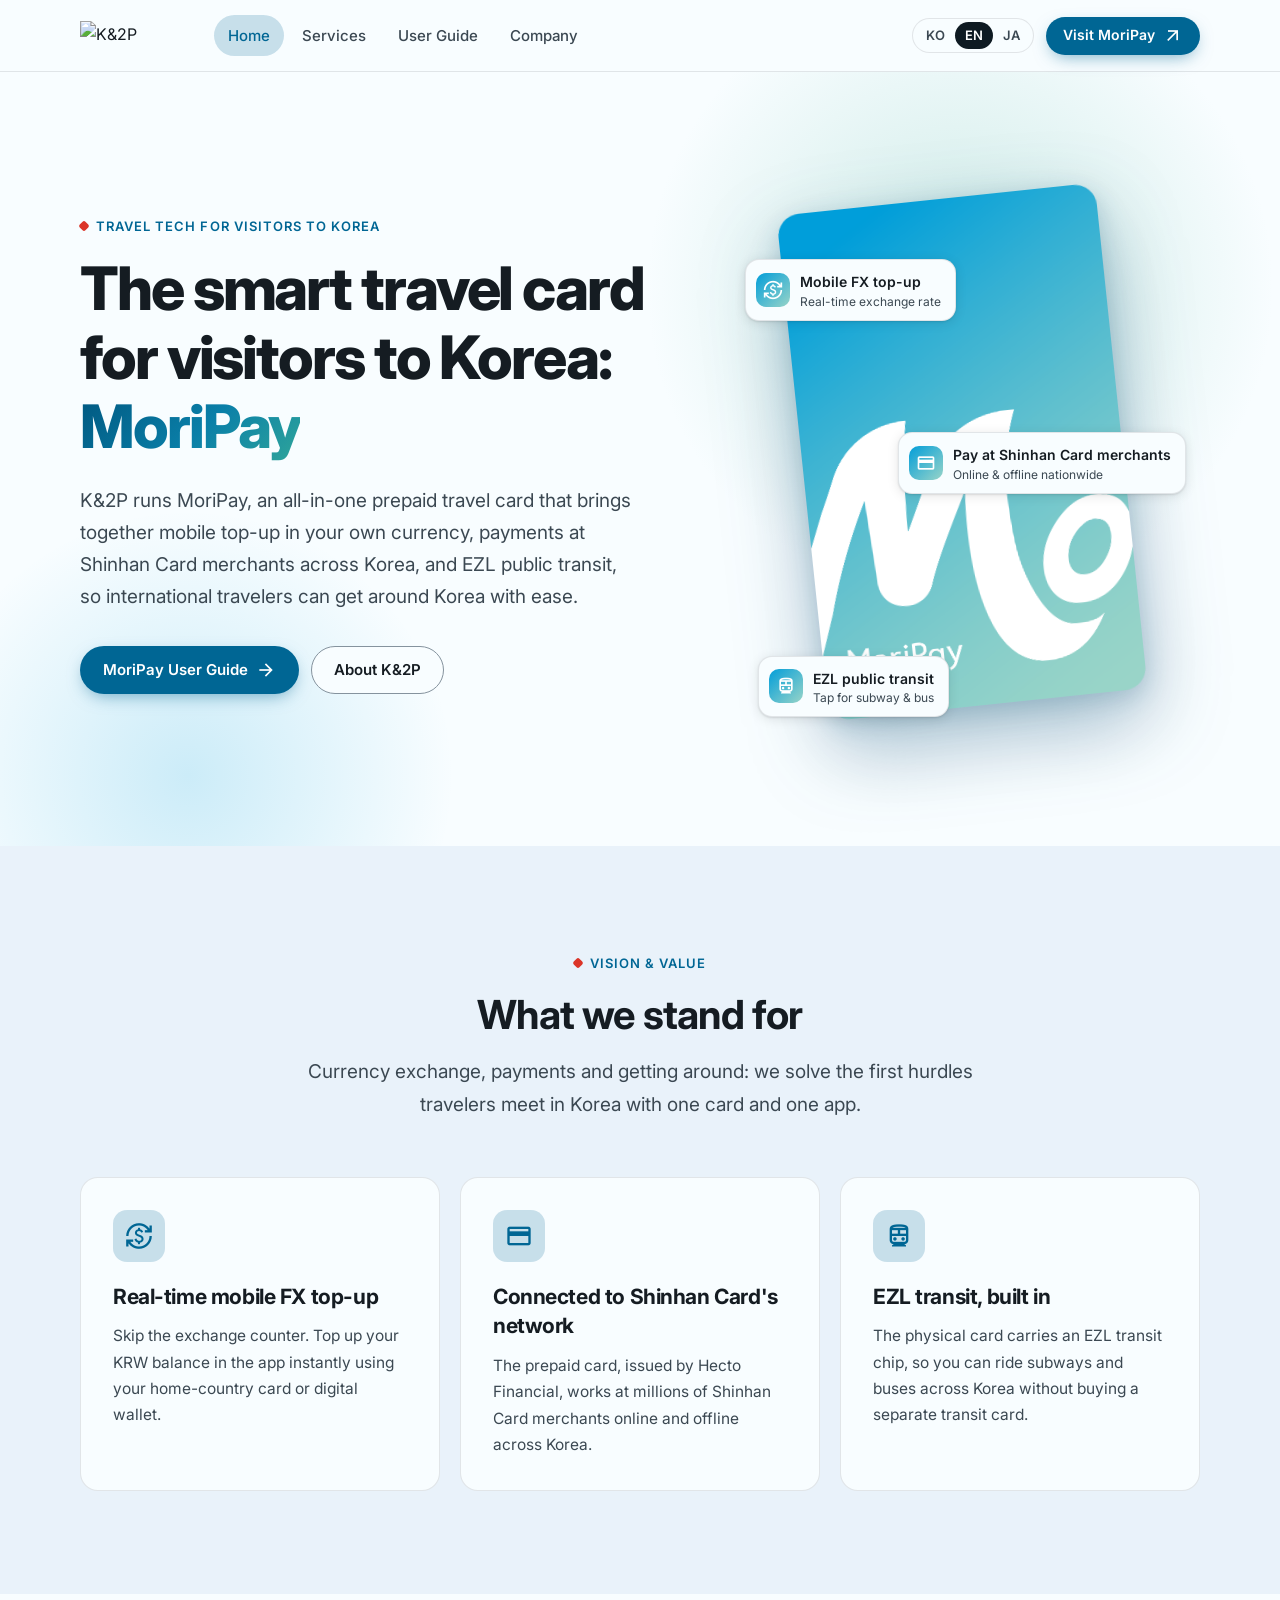
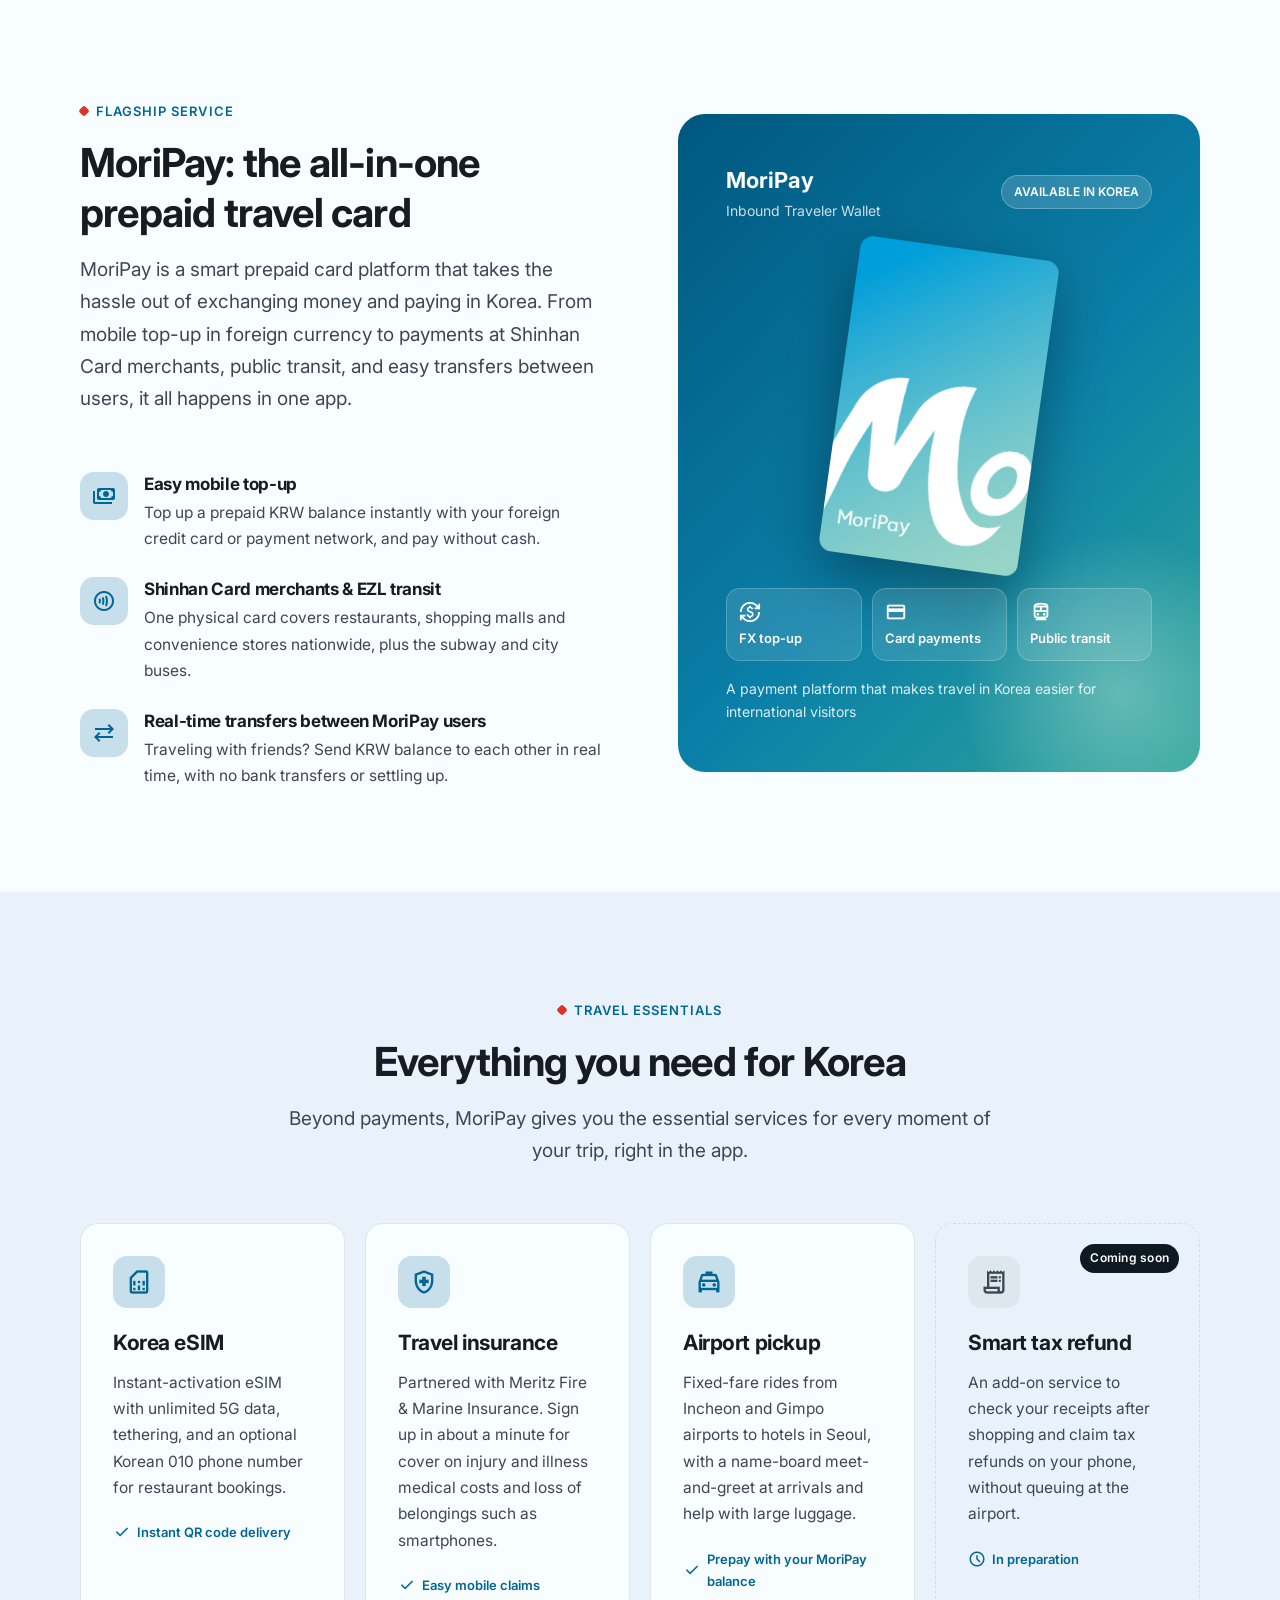
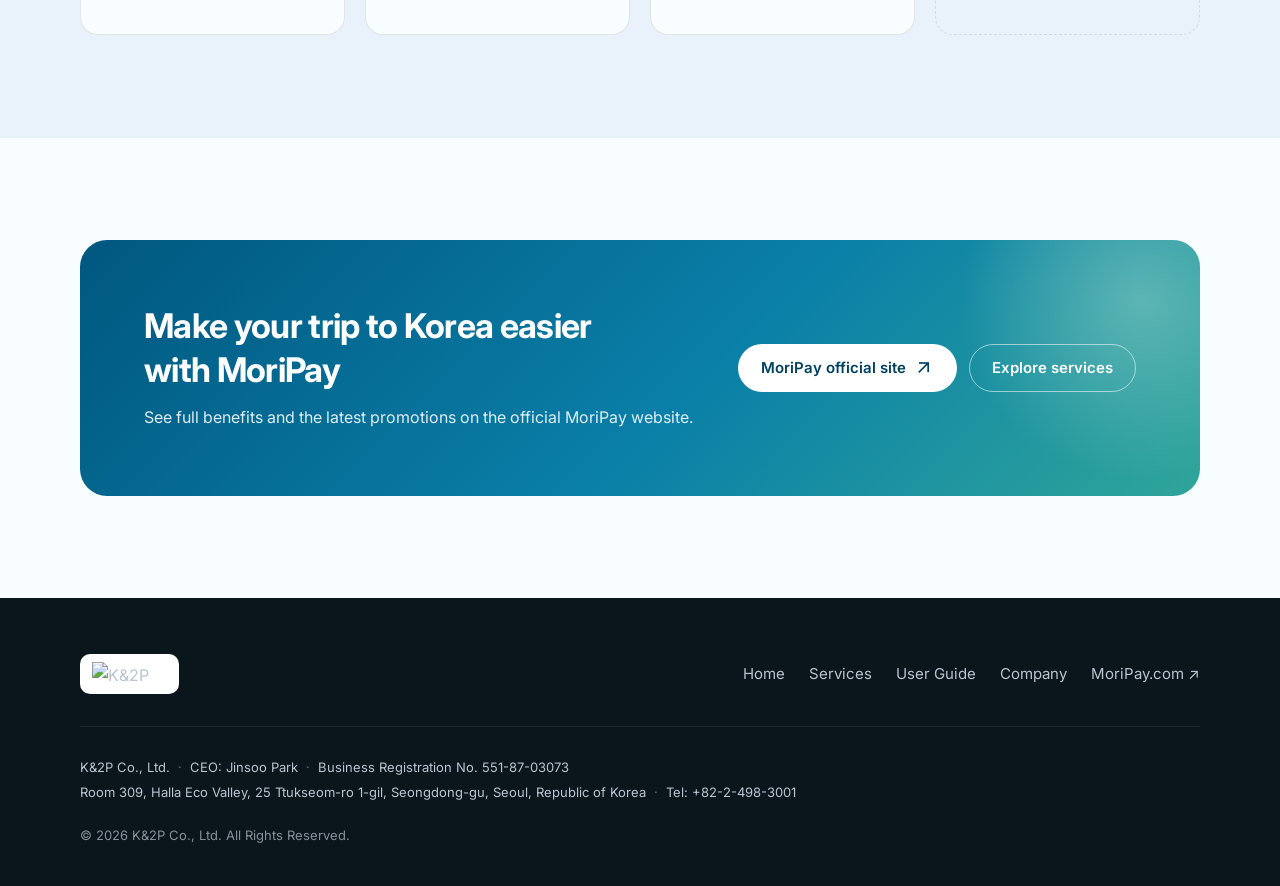
==== en/index.html @ 2a251efd "feat: Astryx 기반 디자인 리뉴얼 및 영/일/한 3개 언어 페이지 - Astryx(meta/astryx, MIT) 토큰·테마 체계 적용: MoriPay 블루를 시드로   " ====
<!DOCTYPE html>
<html lang="en" data-astryx-theme="kn2p" data-theme="light">
<head>
<meta charset="utf-8">
<meta name="viewport" content="width=device-width, initial-scale=1">
<!-- Google tag (gtag.js) -->
<script async src="https://www.googletagmanager.com/gtag/js?id=G-DRZ7CXSHBG"></script>
<script>
  window.dataLayer = window.dataLayer || [];
  function gtag(){dataLayer.push(arguments);}
  gtag('js', new Date());
  gtag('config', 'G-DRZ7CXSHBG');
</script>
<title>K&amp;2P | Travel Tech for International Visitors to Korea</title>
<meta name="description" content="K&amp;2P operates MoriPay, an all-in-one prepaid travel card for international visitors to Korea that combines mobile top-up in foreign currency, payments at Shinhan Card merchants nationwide, and EZL public transit.">
<link rel="canonical" href="https://kn2p.co.kr/en/">
<link rel="alternate" hreflang="ko" href="https://kn2p.co.kr/">
<link rel="alternate" hreflang="en" href="https://kn2p.co.kr/en/">
<link rel="alternate" hreflang="ja" href="https://kn2p.co.kr/ja/">
<link rel="alternate" hreflang="x-default" href="https://kn2p.co.kr/">
<meta property="og:type" content="website">
<meta property="og:site_name" content="K&amp;2P">
<meta property="og:title" content="K&amp;2P | Travel Tech for International Visitors to Korea">
<meta property="og:description" content="K&amp;2P operates MoriPay, an all-in-one prepaid travel card for international visitors to Korea that combines mobile top-up in foreign currency, payments at Shinhan Card merchants nationwide, and EZL public transit.">
<meta property="og:url" content="https://kn2p.co.kr/en/">
<meta property="og:locale" content="en_US">
<meta property="og:image" content="https://kn2p.co.kr/moripay_card.png">
<meta name="theme-color" content="#f8fdff">
<link rel="icon" href="../assets/img/favicon.png" type="image/png">
<link rel="apple-touch-icon" href="../assets/img/favicon.png">
<link rel="preconnect" href="https://fonts.googleapis.com">
<link rel="preconnect" href="https://fonts.gstatic.com" crossorigin>
<link rel="stylesheet" href="https://fonts.googleapis.com/css2?family=Inter:wght@400;500;600;700;800&amp;family=Noto+Sans+KR:wght@400;500;700&amp;display=swap">
<link rel="stylesheet" href="https://fonts.googleapis.com/css2?family=Material+Symbols+Outlined:opsz,wght,FILL,GRAD@24,400,0,0&amp;display=block">
<link rel="stylesheet" href="../assets/css/astryx-reset.css">
<link rel="stylesheet" href="../assets/css/astryx-tokens.css">
<link rel="stylesheet" href="../assets/css/kn2p-theme.css">
<link rel="stylesheet" href="../assets/css/site.css">
</head>
<body>
<a class="skip-link" href="#main">Skip to content</a>
<header class="site-header">
  <div class="container">
    <a class="brand" href="../en/index.html"><img src="../logo_horizontal_transparent.png" alt="K&amp;2P" width="94" height="30"></a>
    <nav class="nav" id="site-nav" aria-label="Main"><a href="../en/index.html" aria-current="page">Home</a><a href="../en/services.html">Services</a><a href="../en/guide.html">User Guide</a><a href="../en/about.html">Company</a><a class="nav-ext" href="https://moripay.com" target="_blank" rel="noopener">Visit MoriPay ↗</a></nav>
    <div class="header-actions">
      <div class="lang-switch" role="group" aria-label="Language"><a href="../index.html" hreflang="ko" lang="ko" title="한국어">KO</a><a href="../en/index.html" hreflang="en" lang="en" title="English" aria-current="true">EN</a><a href="../ja/index.html" hreflang="ja" lang="ja" title="日本語">JA</a></div>
      <a class="btn btn-primary btn-sm btn-cta" href="https://moripay.com" target="_blank" rel="noopener">Visit MoriPay <span class="icon" aria-hidden="true">arrow_outward</span></a>
      <button class="menu-toggle" type="button" aria-controls="site-nav" aria-expanded="false" aria-label="Menu"><span class="icon" aria-hidden="true">menu</span></button>
    </div>
  </div>
</header>
<main id="main">

<section class="hero">
  <div class="container hero-grid">
    <div>
      <span class="eyebrow">Travel tech for visitors to Korea</span>
      <h1>The smart travel card<br>for visitors to Korea: <span class="grad">MoriPay</span></h1>
      <p class="lead">K&2P runs MoriPay, an all-in-one prepaid travel card that brings together mobile top-up in your own currency, payments at Shinhan Card merchants across Korea, and EZL public transit, so international travelers can get around Korea with ease.</p>
      <div class="hero-actions">
        <a class="btn btn-primary" href="../en/guide.html">MoriPay User Guide <span class="icon" aria-hidden="true">arrow_forward</span></a>
        <a class="btn btn-secondary" href="../en/about.html">About K&2P</a>
      </div>
    </div>
    <div class="hero-visual">
      <div class="card-stage">
        <img class="card-img" src="../moripay_card.png" alt="MoriPay card" width="320" height="508">
        <div class="chip chip-1"><span class="icon" aria-hidden="true">currency_exchange</span><div>Mobile FX top-up<small>Real-time exchange rate</small></div></div><div class="chip chip-2"><span class="icon" aria-hidden="true">credit_card</span><div>Pay at Shinhan Card merchants<small>Online & offline nationwide</small></div></div><div class="chip chip-3"><span class="icon" aria-hidden="true">directions_subway</span><div>EZL public transit<small>Tap for subway & bus</small></div></div>
      </div>
    </div>
  </div>
</section>
<section class="section section-alt">
  <div class="container">
    <div class="section-head center"><span class="eyebrow">Vision & Value</span><h2>What we stand for</h2><p>Currency exchange, payments and getting around: we solve the first hurdles travelers meet in Korea with one card and one app.</p></div>
    <div class="grid grid-3"><article class="card"><div class="card-icon"><span class="icon" aria-hidden="true">currency_exchange</span></div><h3>Real-time mobile FX top-up</h3><p>Skip the exchange counter. Top up your KRW balance in the app instantly using your home-country card or digital wallet.</p></article><article class="card"><div class="card-icon"><span class="icon" aria-hidden="true">credit_card</span></div><h3>Connected to Shinhan Card's network</h3><p>The prepaid card, issued by Hecto Financial, works at millions of Shinhan Card merchants online and offline across Korea.</p></article><article class="card"><div class="card-icon"><span class="icon" aria-hidden="true">directions_subway</span></div><h3>EZL transit, built in</h3><p>The physical card carries an EZL transit chip, so you can ride subways and buses across Korea without buying a separate transit card.</p></article></div>
  </div>
</section>
<section class="section">
  <div class="container split">
    <div>
      <div class="section-head"><span class="eyebrow">Flagship service</span><h2>MoriPay: the all-in-one<br>prepaid travel card</h2><p>MoriPay is a smart prepaid card platform that takes the hassle out of exchanging money and paying in Korea. From mobile top-up in foreign currency to payments at Shinhan Card merchants, public transit, and easy transfers between users, it all happens in one app.</p></div>
      <ul class="feature-list"><li><span class="fi"><span class="icon" aria-hidden="true">payments</span></span><div><h3>Easy mobile top-up</h3><p>Top up a prepaid KRW balance instantly with your foreign credit card or payment network, and pay without cash.</p></div></li><li><span class="fi"><span class="icon" aria-hidden="true">contactless</span></span><div><h3>Shinhan Card merchants & EZL transit</h3><p>One physical card covers restaurants, shopping malls and convenience stores nationwide, plus the subway and city buses.</p></div></li><li><span class="fi"><span class="icon" aria-hidden="true">sync_alt</span></span><div><h3>Real-time transfers between MoriPay users</h3><p>Traveling with friends? Send KRW balance to each other in real time, with no bank transfers or settling up.</p></div></li></ul>
    </div>
    <div class="brand-panel">
  <div class="bp-top"><div><div class="bp-title">MoriPay</div><div class="bp-sub">Inbound Traveler Wallet</div></div><span class="pill">AVAILABLE IN KOREA</span></div>
  <div class="bp-card"><img src="../moripay_card.png" alt="MoriPay card" width="200" height="318" loading="lazy"></div>
  <div class="bp-tiles"><div class="bp-tile"><span class="icon" aria-hidden="true">currency_exchange</span>FX top-up</div><div class="bp-tile"><span class="icon" aria-hidden="true">credit_card</span>Card payments</div><div class="bp-tile"><span class="icon" aria-hidden="true">directions_subway</span>Public transit</div></div><p class="bp-note">A payment platform that makes travel in Korea easier for international visitors</p>
</div>
  </div>
</section>
<section class="section section-alt">
  <div class="container">
    <div class="section-head center"><span class="eyebrow">Travel Essentials</span><h2>Everything you need for Korea</h2><p>Beyond payments, MoriPay gives you the essential services for every moment of your trip, right in the app.</p></div>
    <div class="grid grid-4"><article class="card"><div class="card-icon"><span class="icon" aria-hidden="true">sim_card</span></div><h3>Korea eSIM</h3><p>Instant-activation eSIM with unlimited 5G data, tethering, and an optional Korean 010 phone number for restaurant bookings.</p><span class="tag"><span class="icon" aria-hidden="true">check</span>Instant QR code delivery</span></article><article class="card"><div class="card-icon"><span class="icon" aria-hidden="true">health_and_safety</span></div><h3>Travel insurance</h3><p>Partnered with Meritz Fire & Marine Insurance. Sign up in about a minute for cover on injury and illness medical costs and loss of belongings such as smartphones.</p><span class="tag"><span class="icon" aria-hidden="true">check</span>Easy mobile claims</span></article><article class="card"><div class="card-icon"><span class="icon" aria-hidden="true">local_taxi</span></div><h3>Airport pickup</h3><p>Fixed-fare rides from Incheon and Gimpo airports to hotels in Seoul, with a name-board meet-and-greet at arrivals and help with large luggage.</p><span class="tag"><span class="icon" aria-hidden="true">check</span>Prepay with your MoriPay balance</span></article><article class="card soon"><span class=badge>Coming soon</span><div class="card-icon"><span class="icon" aria-hidden="true">receipt_long</span></div><h3>Smart tax refund</h3><p>An add-on service to check your receipts after shopping and claim tax refunds on your phone, without queuing at the airport.</p><span class="tag"><span class="icon" aria-hidden="true">schedule</span>In preparation</span></article></div>
  </div>
</section>
<section class="section"><div class="container"><div class="cta-band"><div><h2>Make your trip to Korea easier<br>with MoriPay</h2><p>See full benefits and the latest promotions on the official MoriPay website.</p></div><div class="actions"><a class="btn btn-light" href="https://moripay.com" target="_blank" rel="noopener">MoriPay official site <span class="icon" aria-hidden="true">arrow_outward</span></a><a class="btn btn-ghost-light" href="../en/services.html">Explore services</a></div></div></div></section>
</main>
<footer class="site-footer">
  <div class="container">
    <div class="top">
      <a class="logo-wrap" href="../en/index.html"><img src="../logo_horizontal_transparent.png" alt="K&amp;2P" width="75" height="24"></a>
      <nav aria-label="Footer"><a href="../en/index.html">Home</a><a href="../en/services.html">Services</a><a href="../en/guide.html">User Guide</a><a href="../en/about.html">Company</a><a href="https://moripay.com" target="_blank" rel="noopener">MoriPay.com ↗</a></nav>
    </div>
    <div class="biz"><div><span>K&amp;2P Co., Ltd.</span><span>CEO: Jinsoo Park</span><span>Business Registration No. 551-87-03073</span></div><div><span>Room 309, Halla Eco Valley, 25 Ttukseom-ro 1-gil, Seongdong-gu, Seoul, Republic of Korea</span><span>Tel: +82-2-498-3001</span></div></div>
    <p class="copy">© 2026 K&amp;2P Co., Ltd. All Rights Reserved.</p>
  </div>
</footer>
<script>
  (function () {
    var b = document.querySelector('.menu-toggle'), n = document.getElementById('site-nav');
    if (!b || !n) return;
    b.addEventListener('click', function () {
      var open = n.classList.toggle('open');
      b.setAttribute('aria-expanded', open ? 'true' : 'false');
    });
  })();
</script>
</body>
</html>
---- assets/css/astryx-tokens.css ----
/* Copyright (c) Meta Platforms, Inc. and affiliates. MIT License.
 * Base design tokens extracted from @astryxdesign/core@0.7.13 dist/astryx.css (:root blocks only).
 * Regenerate with _src/build_astryx_tokens.sh — do not edit by hand. */
@layer reset, astryx-base, astryx-theme;
@layer astryx-base {
  :root{--_chat-avatar-offset:0px;}
  :root{--astryx-press-alpha:0;}
  :root{--border-width:1px;}
  :root{--color-accent:light-dark(#0064E0, #0171E3);--color-accent-muted:light-dark(#0082FB33, #0082FB3F);--color-on-accent:light-dark(#FFFFFF, #FFFFFF);--color-neutral:light-dark(rgba(5, 54, 89, 0.1), rgba(223, 226, 229, 0.2));--color-background-surface:light-dark(#FFFFFF, #1F1F22);--color-background-body:light-dark(#F1F4F7, #111112);--color-overlay:light-dark(#01122866, #11111299);--color-overlay-hover:light-dark(#0536590C, #FFFFFF0C);--color-overlay-pressed:light-dark(#05365919, #FFFFFF19);--color-background-muted:light-dark(#0536590C, #1111127F);--color-text-primary:light-dark(#0A1317, #DFE2E5);--color-text-secondary:light-dark(#4E606F, #AAAFB5);--color-text-disabled:light-dark(#A4B0BC, #6F747C);--color-text-accent:light-dark(#0064E0, #3E9EFB);--color-on-dark:light-dark(#FFFFFF, #FFFFFF);--color-on-light:light-dark(#000000, #000000);--color-icon-accent:light-dark(#0064E0, #2694FE);--color-icon-primary:light-dark(#0A1317, #DFE2E5);--color-icon-secondary:light-dark(#4E606F, #AAAFB5);--color-icon-disabled:light-dark(#A4B0BC, #6F747C);--color-background-card:light-dark(#FFFFFF, #1F1F22);--color-background-popover:light-dark(#FFFFFF, #28292C);--color-background-inverted:light-dark(#0A1317, #FFFFFF);--color-background-error-inverted:light-dark(#AA071E, #E3193B);--color-info:light-dark(#0064E0, #0064E0);--color-info-muted:light-dark(#0082FB33, #0082FB3F);--color-on-info:light-dark(#FFFFFF, #FFFFFF);--color-success:light-dark(#0D8626, #0D8626);--color-success-muted:light-dark(#0B991F33, #0B991F3F);--color-on-success:light-dark(#FFFFFF, #FFFFFF);--color-error:light-dark(#E3193B, #F5394F);--color-error-muted:light-dark(#E3193B33, #F5394F3F);--color-on-error:light-dark(#FFFFFF, #0A1317);--color-warning:light-dark(#E9AF08, #F2C00B);--color-warning-muted:light-dark(#E2A40033, #E2A4003F);--color-on-warning:light-dark(#0A1317, #0A1317);--color-text-info:var(--color-text-blue);--color-text-success:var(--color-text-green);--color-text-warning:var(--color-text-yellow);--color-text-error:var(--color-text-red);--color-icon-info:var(--color-text-info);--color-icon-success:var(--color-text-success);--color-icon-warning:var(--color-text-warning);--color-icon-error:var(--color-text-error);--color-border-info:var(--color-text-info);--color-border-success:var(--color-text-success);--color-border-warning:var(--color-text-warning);--color-border-error:var(--color-text-error);--color-on-info-muted:var(--color-text-blue);--color-on-success-muted:var(--color-text-green);--color-on-warning-muted:var(--color-text-yellow);--color-on-error-muted:var(--color-text-red);--color-border:light-dark(#05365919, #F2F4F619);--color-border-emphasized:light-dark(#CCD3DB, #494D53);--color-skeleton:light-dark(#CCD3DB, #5A5E66);--color-track:light-dark(#CCD3DB, #5A5E66);--color-shadow:light-dark(rgba(5, 54, 89, 0.1), rgba(0, 0, 0, 0.3));--color-tint-hover:light-dark(black, white);--color-background-blue:light-dark(#0171E333, #0171E333);--color-border-blue:light-dark(#0064E0, #2694FE);--color-icon-blue:light-dark(#0064E0, #2694FE);--color-text-blue:light-dark(#042F97, #AFD7FF);--color-background-cyan:light-dark(#03A7D733, #03A7D733);--color-border-cyan:light-dark(#089DD0, #0171A4);--color-icon-cyan:light-dark(#00ACC1, #26C6DA);--color-text-cyan:light-dark(#014975, #A1EEF9);--color-background-gray:light-dark(#0A131733, #666A724C);--color-border-gray:light-dark(#647685, #748695);--color-icon-gray:light-dark(#4E606F, #AAAFB5);--color-text-gray:light-dark(#0A1317, #E7EAED);--color-background-green:light-dark(#24BB5E33, #24BB5E33);--color-border-green:light-dark(#0D8626, #0B991F);--color-icon-green:light-dark(#0D8626, #26A756);--color-text-green:light-dark(#09441F, #A5F690);--color-background-orange:light-dark(#F2790233, #F2790233);--color-border-orange:light-dark(#EB6E00, #B34A01);--color-icon-orange:light-dark(#E9690B, #FB8C00);--color-text-orange:light-dark(#6B2203, #FDB876);--color-background-pink:light-dark(#E638B333, #E638B333);--color-border-pink:light-dark(#F351C0, #C02294);--color-icon-pink:light-dark(#C2185B, #EC407A);--color-text-pink:light-dark(#650053, #FEADE3);--color-background-purple:light-dark(#7952FF33, #7952FF33);--color-border-purple:light-dark(#9081FF, #7340FE);--color-icon-purple:light-dark(#5B08D8, #7952FF);--color-text-purple:light-dark(#3E0697, #B3B0FE);--color-background-red:light-dark(#E3193B33, #E3193B33);--color-border-red:light-dark(#E3193B, #F5394F);--color-icon-red:light-dark(#D31130, #E3193B);--color-text-red:light-dark(#7B0210, #FFB2B8);--color-background-teal:light-dark(#0DB7AF33, #0DB7AF33);--color-border-teal:light-dark(#08A3A3, #08767D);--color-icon-teal:light-dark(#009688, #26A69A);--color-text-teal:light-dark(#083943, #40DCCD);--color-background-yellow:light-dark(#E2A40033, #E2A40033);--color-border-yellow:light-dark(#C58600, #B47700);--color-icon-yellow:light-dark(#FBC02D, #FFEE58);--color-text-yellow:light-dark(#753F07, #FBCE03);}
  :root{--color-data-categorical-blue:light-dark(#0171E3, #0171E3);--color-data-categorical-orange:light-dark(#EB6E00, #EB6E00);--color-data-categorical-purple:light-dark(#6B1EFD, #6B1EFD);--color-data-categorical-green:light-dark(#0B991F, #0B991F);--color-data-categorical-pink:light-dark(#F351C0, #F351C0);--color-data-categorical-cyan:light-dark(#0171A4, #0171A4);--color-data-categorical-red:light-dark(#F5394F, #F5394F);--color-data-categorical-teal:light-dark(#08A3A3, #08A3A3);--color-data-categorical-brown:light-dark(#965E03, #965E03);--color-data-categorical-indigo:light-dark(#6F8AFF, #6F8AFF);--color-data-neutral:light-dark(#8494A3, #8C939B);--color-data-blue-5:light-dark(#02165E, #02165E);--color-data-blue-4:light-dark(#004CBC, #004CBC);--color-data-blue-3:light-dark(#2694FE, #2694FE);--color-data-blue-2:light-dark(#78BEFF, #78BEFF);--color-data-blue-1:light-dark(#DBECFF, #DBECFF);--color-data-shamrock-5:light-dark(#0B603D, #0B603D);--color-data-shamrock-4:light-dark(#138546, #138546);--color-data-shamrock-3:light-dark(#24BB5E, #24BB5E);--color-data-shamrock-2:light-dark(#8EF7AA, #8EF7AA);--color-data-shamrock-1:light-dark(#D6FEE4, #D6FEE4);--color-data-orange-5:light-dark(#A13F04, #A13F04);--color-data-orange-4:light-dark(#D66100, #D66100);--color-data-orange-3:light-dark(#FD9537, #FD9537);--color-data-orange-2:light-dark(#FDB876, #FDB876);--color-data-orange-1:light-dark(#FFE6CF, #FFE6CF);--color-data-pink-5:light-dark(#8E1073, #8E1073);--color-data-pink-4:light-dark(#D123A1, #D123A1);--color-data-pink-3:light-dark(#F989D3, #F989D3);--color-data-pink-2:light-dark(#FEADE3, #FEADE3);--color-data-pink-1:light-dark(#FCE3F4, #FCE3F4);--color-data-purple-5:light-dark(#3E0697, #3E0697);--color-data-purple-4:light-dark(#6B1EFD, #6B1EFD);--color-data-purple-3:light-dark(#9081FF, #9081FF);--color-data-purple-2:light-dark(#B3B0FE, #B3B0FE);--color-data-purple-1:light-dark(#E8E8FB, #E8E8FB);--color-data-red-5:light-dark(#9D0519, #9D0519);--color-data-red-4:light-dark(#D31130, #D31130);--color-data-red-3:light-dark(#FB7D87, #FB7D87);--color-data-red-2:light-dark(#FFB2B8, #FFB2B8);--color-data-red-1:light-dark(#FEE4E6, #FEE4E6);--color-data-teal-5:light-dark(#08767D, #08767D);--color-data-teal-4:light-dark(#0C9293, #0C9293);--color-data-teal-3:light-dark(#0DB7AF, #0DB7AF);--color-data-teal-2:light-dark(#6CE6D8, #6CE6D8);--color-data-teal-1:light-dark(#D7FCF8, #D7FCF8);--color-data-yellow-5:light-dark(#8A5001, #8A5001);--color-data-yellow-4:light-dark(#D69804, #D69804);--color-data-yellow-3:light-dark(#FBCE03, #FBCE03);--color-data-yellow-2:light-dark(#FCEC85, #FCEC85);--color-data-yellow-1:light-dark(#FDF6BA, #FDF6BA);--color-data-gray-5:light-dark(#25363F, #333338);--color-data-gray-4:light-dark(#5D6C7B, #666A72);--color-data-gray-3:light-dark(#AFB9C4, #B2B8BE);--color-data-gray-2:light-dark(#CCD3DB, #D0D3D6);--color-data-gray-1:light-dark(#F1F4F7, #F2F4F6);}
  :root{--duration-fast-min:130ms;--duration-fast:175ms;--duration-fast-max:230ms;--duration-medium-min:310ms;--duration-medium:410ms;--duration-medium-max:550ms;--duration-slow-min:730ms;--duration-slow:975ms;--duration-slow-max:1300ms;--duration-exit:var(--duration-fast);}
  :root{--ease-standard:cubic-bezier(0.24, 1, 0.4, 1);--ease-entrance:cubic-bezier(0.24, 1, 0.4, 1);--ease-move:cubic-bezier(0.24, 1, 0.4, 1);--ease-exit:cubic-bezier(0.3, 0, 0.6, 0.6);}
  :root{--focus-outline-width:2px;--focus-outline-style:solid;--focus-outline-color:var(--color-accent);--focus-outline-offset:3px;}
  :root{--font-family-body:-apple-system, BlinkMacSystemFont, "Segoe UI", Roboto, Helvetica, Arial, sans-serif;--font-family-code:"SF Mono", Monaco, Consolas, monospace;--font-family-heading:-apple-system, BlinkMacSystemFont, "Segoe UI", Roboto, Helvetica, Arial, sans-serif;}
  :root{--font-size-4xs:0.375rem;--font-size-3xs:0.4375rem;--font-size-2xs:0.5rem;--font-size-xs:0.625rem;--font-size-sm:0.75rem;--font-size-base:0.875rem;--font-size-lg:1.0625rem;--font-size-xl:1.25rem;--font-size-2xl:1.5rem;--font-size-3xl:1.8125rem;--font-size-4xl:2.1875rem;--font-size-5xl:2.625rem;}
  :root{--font-weight-normal:400;--font-weight-medium:500;--font-weight-semibold:600;--font-weight-bold:700;}
  :root{--radius-none:0px;--radius-inner:4px;--radius-element:8px;--radius-container:12px;--radius-page:28px;--radius-chat:28px;--radius-full:9999px;}
  :root{--shadow-low:0px 1px 1px light-dark(rgba(0, 0, 0, 0.1), rgba(0, 0, 0, 0.2)), 0px 2px 8px light-dark(rgba(0, 0, 0, 0.1), rgba(0, 0, 0, 0.2));--shadow-med:0px 1px 2px light-dark(rgba(0, 0, 0, 0.1), rgba(0, 0, 0, 0.2)), 0px 2px 12px light-dark(rgba(0, 0, 0, 0.1), rgba(0, 0, 0, 0.2));--shadow-high:0px 2px 2px light-dark(rgba(0, 0, 0, 0.1), rgba(0, 0, 0, 0.2)), 0px 8px 24px light-dark(rgba(0, 0, 0, 0.1), rgba(0, 0, 0, 0.3));--shadow-inset-hover:inset 0px 0px 0px 2px light-dark(rgba(5, 54, 89, 0.15), rgba(223, 226, 229, 0.2));--shadow-inset-selected:inset 0px 0px 0px 2px rgba(1, 113, 227, 0.5);--shadow-inset-success:inset 0px 0px 0px 2px rgba(38, 167, 86, 0.3);--shadow-inset-warning:inset 0px 0px 0px 2px rgba(226, 164, 0, 0.3);--shadow-inset-error:inset 0px 0px 0px 2px rgba(227, 25, 59, 0.3);}
  :root{--size-element-sm:28px;--size-element-md:32px;--size-element-lg:36px;}
  :root{--spacing-0:0rem;--spacing-0-5:0.125rem;--spacing-1:0.25rem;--spacing-1-5:0.375rem;--spacing-2:0.5rem;--spacing-3:0.75rem;--spacing-4:1rem;--spacing-5:1.25rem;--spacing-6:1.5rem;--spacing-7:1.75rem;--spacing-8:2rem;--spacing-9:2.25rem;--spacing-10:2.5rem;--spacing-11:2.75rem;--spacing-12:3rem;}
  :root{--text-heading-1-size:var(--font-size-2xl);--text-heading-1-weight:var(--font-weight-semibold);--text-heading-1-leading:1.3333;--text-heading-2-size:var(--font-size-xl);--text-heading-2-weight:var(--font-weight-semibold);--text-heading-2-leading:1.4;--text-heading-3-size:var(--font-size-lg);--text-heading-3-weight:var(--font-weight-semibold);--text-heading-3-leading:1.4118;--text-heading-4-size:var(--font-size-base);--text-heading-4-weight:var(--font-weight-semibold);--text-heading-4-leading:1.4286;--text-heading-5-size:var(--font-size-sm);--text-heading-5-weight:var(--font-weight-semibold);--text-heading-5-leading:1.6667;--text-heading-6-size:var(--font-size-xs);--text-heading-6-weight:var(--font-weight-semibold);--text-heading-6-leading:1.6;--text-body-size:var(--font-size-base);--text-body-weight:var(--font-weight-normal);--text-body-leading:1.4286;--text-large-size:var(--font-size-lg);--text-large-weight:var(--font-weight-semibold);--text-large-leading:1.4118;--text-label-size:var(--font-size-base);--text-label-weight:var(--font-weight-medium);--text-label-leading:1.4286;--text-code-size:var(--font-size-base);--text-code-weight:var(--font-weight-normal);--text-code-leading:1.4286;--text-supporting-size:var(--font-size-sm);--text-supporting-weight:var(--font-weight-normal);--text-supporting-leading:1.6667;--text-display-1-size:var(--font-size-5xl);--text-display-1-weight:var(--font-weight-normal);--text-display-1-leading:1.2381;--text-display-2-size:var(--font-size-4xl);--text-display-2-weight:var(--font-weight-normal);--text-display-2-leading:1.2571;--text-display-3-size:var(--font-size-3xl);--text-display-3-weight:var(--font-weight-normal);--text-display-3-leading:1.2414;}
}
---- assets/css/kn2p-theme.css ----
/*
 * @generated by `astryx theme build` — do not edit manually.
 * Source: _src/kn2p-theme.ts
 * Command: astryx theme build _src/kn2p-theme.ts --out assets/css/kn2p-theme.css
 * CLI: @astryxdesign/cli@0.7.13
 * Core: @astryxdesign/core@0.7.13
 */

@layer reset, astryx-base, astryx-theme;

@layer reset {
@scope ([data-astryx-theme="kn2p"]) to ([data-astryx-theme]) {
  :where(h1, h2, h3, h4, h5, h6) {
    font-family: var(--font-family-heading);
    color: var(--color-text-primary);
  }

  :where(h1) {
    font-size: var(--text-heading-1-size);
    font-weight: var(--text-heading-1-weight);
    line-height: var(--text-heading-1-leading);
  }

  :where(h2) {
    font-size: var(--text-heading-2-size);
    font-weight: var(--text-heading-2-weight);
    line-height: var(--text-heading-2-leading);
  }

  :where(h3) {
    font-size: var(--text-heading-3-size);
    font-weight: var(--text-heading-3-weight);
    line-height: var(--text-heading-3-leading);
  }

  :where(h4) {
    font-size: var(--text-heading-4-size);
    font-weight: var(--text-heading-4-weight);
    line-height: var(--text-heading-4-leading);
  }

  :where(h5) {
    font-size: var(--text-heading-5-size);
    font-weight: var(--text-heading-5-weight);
    line-height: var(--text-heading-5-leading);
  }

  :where(h6) {
    font-size: var(--text-heading-6-size);
    font-weight: var(--text-heading-6-weight);
    line-height: var(--text-heading-6-leading);
  }

  :where(p) {
    font-family: var(--font-family-body);
    font-size: var(--text-body-size);
    font-weight: var(--text-body-weight);
    line-height: var(--text-body-leading);
    color: var(--color-text-primary);
  }

  :where(small) {
    font-size: var(--text-supporting-size);
    font-weight: var(--text-supporting-weight);
    line-height: var(--text-supporting-leading);
    color: var(--color-text-secondary);
  }

  :where(code, pre) {
    font-family: var(--font-family-code);
    font-size: var(--text-code-size);
    line-height: var(--text-code-leading);
  }

  :where(hr) {
    border: none;
    border-top: 1px solid var(--color-border);
  }
}
}

@layer astryx-theme {
  :root { color-scheme: light dark; }
  html[data-theme="light"] { color-scheme: light; }
  html[data-theme="dark"] { color-scheme: dark; }

@scope ([data-astryx-theme="kn2p"]) to ([data-astryx-theme]) {
  :scope {
    --color-accent: light-dark(#006694, #81CFFF);
    --color-accent-muted: light-dark(color-mix(in srgb, var(--color-accent) 20%, transparent), color-mix(in srgb, var(--color-accent) 25%, transparent));
    --color-on-accent: light-dark(#FFFFFF, #00365A);
    --color-neutral: light-dark(#151C221A, #DBE4EB33);
    --color-background-surface: light-dark(#F8FDFF, #151C22);
    --color-background-body: light-dark(#E9F2FA, #091218);
    --color-overlay: light-dark(#151C2266, #151C2299);
    --color-overlay-hover: light-dark(#151C220D, #FFFFFF0D);
    --color-overlay-pressed: light-dark(#151C221A, #FFFFFF1A);
    --color-background-muted: light-dark(#151C220D, #151C2280);
    --color-text-primary: light-dark(#151C22, #DBE4EB);
    --color-text-secondary: light-dark(#3B4852, #9FADB9);
    --color-text-disabled: light-dark(#85939E, #53606A);
    --color-text-accent: var(--color-accent);
    --color-icon-accent: var(--color-accent);
    --color-icon-primary: light-dark(#151C22, #DBE4EB);
    --color-icon-secondary: light-dark(#3B4852, #9FADB9);
    --color-icon-disabled: light-dark(#85939E, #53606A);
    --color-background-card: light-dark(#F8FDFF, #151C22);
    --color-background-popover: light-dark(#F8FDFF, #2A3137);
    --color-background-inverted: light-dark(#151C22, #F8FDFF);
    --color-border: light-dark(#151C221A, #E9F2FA1A);
    --color-border-emphasized: light-dark(#85939E, #5C6A74);
    --color-skeleton: light-dark(#9FADB9, #3B4852);
    --color-track: light-dark(#9FADB9, #3B4852);
    --color-shadow: light-dark(#0000001A, #0000004D);
    --color-tint-hover: light-dark(black, white);
    --_scaled-font-size-4xs: min(calc(0.375rem * var(--_dynamic-type-caption2, 1)), var(--_scaled-font-size-3xs));
    --font-size-4xs: var(--_scaled-font-size-4xs);
    --_scaled-font-size-3xs: min(calc(0.5rem * var(--_dynamic-type-caption2, 1)), var(--_scaled-font-size-2xs));
    --font-size-3xs: var(--_scaled-font-size-3xs);
    --_scaled-font-size-2xs: min(calc(0.5625rem * var(--_dynamic-type-caption2, 1)), var(--_scaled-font-size-xs));
    --font-size-2xs: var(--_scaled-font-size-2xs);
    --_scaled-font-size-xs: min(calc(0.6875rem * var(--_dynamic-type-caption1, 1)), var(--_scaled-font-size-sm));
    --font-size-xs: var(--_scaled-font-size-xs);
    --_scaled-font-size-sm: min(calc(0.8125rem * var(--_dynamic-type-footnote, 1)), var(--_scaled-font-size-base));
    --font-size-sm: var(--_scaled-font-size-sm);
    --_scaled-font-size-base: min(calc(1rem * var(--_dynamic-type-body, 1)), var(--_scaled-font-size-lg));
    --font-size-base: var(--_scaled-font-size-base);
    --_scaled-font-size-lg: min(calc(1.1875rem * var(--_dynamic-type-title3, 1)), var(--_scaled-font-size-xl));
    --font-size-lg: var(--_scaled-font-size-lg);
    --_scaled-font-size-xl: min(calc(1.4375rem * var(--_dynamic-type-title2, 1)), var(--_scaled-font-size-2xl));
    --font-size-xl: var(--_scaled-font-size-xl);
    --_scaled-font-size-2xl: min(calc(1.75rem * var(--_dynamic-type-title1, 1)), var(--_scaled-font-size-3xl));
    --font-size-2xl: var(--_scaled-font-size-2xl);
    --_scaled-font-size-3xl: min(calc(2.0625rem * var(--_dynamic-type-title1, 1)), var(--_scaled-font-size-4xl));
    --font-size-3xl: var(--_scaled-font-size-3xl);
    --_scaled-font-size-4xl: min(calc(2.5rem * var(--_dynamic-type-large-title, 1)), var(--_scaled-font-size-5xl));
    --font-size-4xl: var(--_scaled-font-size-4xl);
    --_scaled-font-size-5xl: calc(3rem * var(--_dynamic-type-large-title, 1));
    --font-size-5xl: var(--_scaled-font-size-5xl);
    --text-heading-1-size: var(--font-size-2xl);
    --text-heading-1-weight: var(--font-weight-bold);
    --text-heading-1-leading: 1.4286;
    --text-heading-2-size: var(--font-size-xl);
    --text-heading-2-weight: var(--font-weight-bold);
    --text-heading-2-leading: 1.3913;
    --text-heading-3-size: var(--font-size-lg);
    --text-heading-3-weight: var(--font-weight-bold);
    --text-heading-3-leading: 1.4737;
    --text-heading-4-size: var(--font-size-base);
    --text-heading-4-weight: var(--font-weight-bold);
    --text-heading-4-leading: 1.5;
    --text-heading-5-size: var(--font-size-sm);
    --text-heading-5-weight: var(--font-weight-bold);
    --text-heading-5-leading: 1.5385;
    --text-heading-6-size: var(--font-size-xs);
    --text-heading-6-weight: var(--font-weight-bold);
    --text-heading-6-leading: 1.4545;
    --text-body-size: var(--font-size-base);
    --text-body-weight: var(--font-weight-normal);
    --text-body-leading: 1.5;
    --text-large-size: var(--font-size-lg);
    --text-large-weight: var(--font-weight-semibold);
    --text-large-leading: 1.4737;
    --text-label-size: var(--font-size-base);
    --text-label-weight: var(--font-weight-medium);
    --text-label-leading: 1.5;
    --text-code-size: var(--font-size-base);
    --text-code-weight: var(--font-weight-normal);
    --text-code-leading: 1.5;
    --text-supporting-size: var(--font-size-sm);
    --text-supporting-weight: var(--font-weight-normal);
    --text-supporting-leading: 1.5385;
    --text-display-1-size: var(--font-size-5xl);
    --text-display-1-weight: var(--font-weight-normal);
    --text-display-1-leading: 1.25;
    --text-display-2-size: var(--font-size-4xl);
    --text-display-2-weight: var(--font-weight-normal);
    --text-display-2-leading: 1.3;
    --text-display-3-size: var(--font-size-3xl);
    --text-display-3-weight: var(--font-weight-normal);
    --text-display-3-leading: 1.2121;
    --radius-none: 0px;
    --radius-inner: 6px;
    --radius-element: 12px;
    --radius-container: 18px;
    --radius-page: 42px;
    --radius-chat: 42px;
    --radius-full: 9999px;
    --font-family-body: Inter, "Noto Sans KR", "Noto Sans JP", -apple-system, system-ui, sans-serif;
    --font-family-heading: Inter, "Noto Sans KR", "Noto Sans JP", -apple-system, system-ui, sans-serif;
    --color-text-info: light-dark(#0064E0, #2A80FE);
    --color-text-success: light-dark(#0D8626, #2A9738);
    --color-text-warning: light-dark(#916E1B, #F2C00B);
    --color-text-error: light-dark(#E3193B, #F5394F);
    --color-on-info-muted: light-dark(#0E5ECB, #619DF8);
    --color-on-success-muted: light-dark(#09731F, #48B151);
    --color-on-warning-muted: light-dark(#866408, #F2C00B);
    --color-on-error-muted: light-dark(#BE022C, #FA686E);
    --color-icon-info: var(--color-text-info);
    --color-icon-success: var(--color-text-success);
    --color-icon-warning: var(--color-text-warning);
    --color-icon-error: var(--color-text-error);
    --color-border-info: var(--color-text-info);
    --color-border-success: var(--color-text-success);
    --color-border-warning: var(--color-text-warning);
    --color-border-error: var(--color-text-error);
  }

  :scope {
    font-family: var(--font-family-body);
  }

  .astryx-heading[data-level="1"] {
    font-family: var(--font-family-heading);
    font-size: var(--text-heading-1-size);
    font-weight: var(--text-heading-1-weight);
    line-height: var(--text-heading-1-leading);
  }

  .astryx-heading[data-level="2"] {
    font-family: var(--font-family-heading);
    font-size: var(--text-heading-2-size);
    font-weight: var(--text-heading-2-weight);
    line-height: var(--text-heading-2-leading);
  }

  .astryx-heading[data-level="3"] {
    font-family: var(--font-family-heading);
    font-size: var(--text-heading-3-size);
    font-weight: var(--text-heading-3-weight);
    line-height: var(--text-heading-3-leading);
  }

  .astryx-heading[data-level="4"] {
    font-family: var(--font-family-heading);
    font-size: var(--text-heading-4-size);
    font-weight: var(--text-heading-4-weight);
    line-height: var(--text-heading-4-leading);
  }

  .astryx-heading[data-level="5"] {
    font-family: var(--font-family-heading);
    font-size: var(--text-heading-5-size);
    font-weight: var(--text-heading-5-weight);
    line-height: var(--text-heading-5-leading);
  }

  .astryx-heading[data-level="6"] {
    font-family: var(--font-family-heading);
    font-size: var(--text-heading-6-size);
    font-weight: var(--text-heading-6-weight);
    line-height: var(--text-heading-6-leading);
  }

  .astryx-heading[data-type="display-1"] {
    font-family: var(--font-family-heading);
    font-size: var(--text-display-1-size);
    line-height: var(--text-display-1-leading);
  }

  .astryx-heading[data-type="display-2"] {
    font-family: var(--font-family-heading);
    font-size: var(--text-display-2-size);
    line-height: var(--text-display-2-leading);
  }

  .astryx-heading[data-type="display-3"] {
    font-family: var(--font-family-heading);
    font-size: var(--text-display-3-size);
    line-height: var(--text-display-3-leading);
  }

  .astryx-text[data-type="body"] {
    font-family: var(--font-family-body);
    font-size: var(--text-body-size);
    line-height: var(--text-body-leading);
  }

  .astryx-text[data-type="large"] {
    font-family: var(--font-family-body);
    font-size: var(--text-large-size);
    line-height: var(--text-large-leading);
  }

  .astryx-text[data-type="label"] {
    font-family: var(--font-family-body);
    font-size: var(--text-label-size);
    line-height: var(--text-label-leading);
  }

  .astryx-text[data-type="code"] {
    font-family: var(--font-family-code);
    font-size: var(--text-code-size);
    line-height: var(--text-code-leading);
  }

  .astryx-text[data-type="supporting"] {
    font-family: var(--font-family-body);
    font-size: var(--text-supporting-size);
    line-height: var(--text-supporting-leading);
  }

  .astryx-text[data-type="display-1"] {
    font-family: var(--font-family-heading);
    font-size: var(--text-display-1-size);
    line-height: var(--text-display-1-leading);
  }

  .astryx-text[data-type="display-2"] {
    font-family: var(--font-family-heading);
    font-size: var(--text-display-2-size);
    line-height: var(--text-display-2-leading);
  }

  .astryx-text[data-type="display-3"] {
    font-family: var(--font-family-heading);
    font-size: var(--text-display-3-size);
    line-height: var(--text-display-3-leading);
  }

  .astryx-text[data-color="primary"] { color: var(--color-text-primary); }

  .astryx-heading[data-color="primary"] { color: var(--color-text-primary); }

  .astryx-text[data-color="secondary"] { color: var(--color-text-secondary); }

  .astryx-heading[data-color="secondary"] { color: var(--color-text-secondary); }

  .astryx-text[data-color="disabled"] { color: var(--color-text-disabled); }

  .astryx-heading[data-color="disabled"] { color: var(--color-text-disabled); }

  .astryx-text[data-color="placeholder"] { color: var(--color-text-secondary); }

  .astryx-heading[data-color="placeholder"] { color: var(--color-text-secondary); }

  .astryx-text[data-color="accent"] { color: var(--color-text-accent); }

  .astryx-heading[data-color="accent"] { color: var(--color-text-accent); }

  .astryx-text[data-color="inherit"] { color: inherit; }

  .astryx-heading[data-color="inherit"] { color: inherit; }

  .astryx-text[data-size="4xs"] { font-size: var(--font-size-4xs); }

  .astryx-text[data-size="3xs"] { font-size: var(--font-size-3xs); }

  .astryx-text[data-size="2xs"] { font-size: var(--font-size-2xs); }

  .astryx-text[data-size="xsm"] { font-size: var(--font-size-xs); }

  .astryx-text[data-size="sm"] { font-size: var(--font-size-sm); }

  .astryx-text[data-size="base"] { font-size: var(--font-size-base); }

  .astryx-text[data-size="lg"] { font-size: var(--font-size-lg); }

  .astryx-text[data-size="xl"] { font-size: var(--font-size-xl); }

  .astryx-text[data-size="2xl"] { font-size: var(--font-size-2xl); }

  .astryx-text[data-size="3xl"] { font-size: var(--font-size-3xl); }

  .astryx-text[data-size="4xl"] { font-size: var(--font-size-4xl); }

  .astryx-heading[data-weight="normal"] { font-weight: var(--font-weight-normal); }

  .astryx-heading[data-weight="medium"] { font-weight: var(--font-weight-medium); }

  .astryx-heading[data-weight="semibold"] { font-weight: var(--font-weight-semibold); }

  .astryx-heading[data-weight="bold"] { font-weight: var(--font-weight-bold); }
}
}

@layer astryx-theme {
@scope ([data-astryx-theme="kn2p"]) to ([data-astryx-theme]) {
  [data-astryx-media="dark"] {
    color-scheme: dark;
    --color-text-primary: var(--color-on-dark);
    --color-icon-primary: var(--color-on-dark);
    --color-accent: var(--color-on-dark);
  }

  [data-astryx-media="light"] {
    color-scheme: light;
    --color-text-primary: var(--color-on-light);
    --color-icon-primary: var(--color-on-light);
    --color-accent: var(--color-on-light);
  }
}
}
---- assets/css/site.css ----
/*
 * K&2P corporate site — page styles.
 * Built on Astryx design tokens (astryx-tokens.css + kn2p-theme.css).
 * Colors, radius, shadow, spacing, motion and font roles come from the
 * Astryx token set; only marketing-scale type and brand gradients are local.
 */

:root {
  /* Brand (logo + MoriPay card) */
  --brand-red: #db3528;          /* K&2P symbol */
  --brand-gray: #737d81;         /* K&2P wordmark */
  --brand-blue: #029ed9;         /* MoriPay gradient start */
  --brand-mint: #98d4c8;         /* MoriPay gradient end */
  --brand-grad: linear-gradient(135deg, var(--brand-blue) 0%, var(--brand-mint) 100%);
  --brand-grad-deep: linear-gradient(135deg, #00577f 0%, #0a7fa8 55%, #2fa59a 100%);
  --ink: #0e1a22;

  --container: 1160px;
  --gutter: 20px;
  --header-h: 72px;

  /* Marketing type scale (Astryx' app scale tops out at 42px) */
  --fs-hero: clamp(2.125rem, 1.4rem + 3.2vw, 3.75rem);
  --fs-h2: clamp(1.75rem, 1.35rem + 1.7vw, 2.5rem);
  --fs-h3: clamp(1.125rem, 1.05rem + 0.35vw, 1.3125rem);
  --fs-lead: clamp(1.0625rem, 1rem + 0.3vw, 1.1875rem);
}

html {
  color-scheme: light;
  scroll-behavior: smooth;
  scroll-padding-top: calc(var(--header-h) + 16px);
  -webkit-text-size-adjust: 100%;
}

body {
  margin: 0;
  background: var(--color-background-surface);
  color: var(--color-text-primary);
  font-family: var(--font-family-body);
  font-size: 1rem;
  line-height: 1.7;
  -webkit-font-smoothing: antialiased;
  overflow-x: hidden;
}
:lang(ja) body, body:lang(ja) {
  font-family: Inter, "Noto Sans JP", "Noto Sans KR", -apple-system, system-ui, sans-serif;
  line-break: strict;
}
:lang(ko) { word-break: keep-all; }

h1, h2, h3, h4 { margin: 0; letter-spacing: -0.02em; color: var(--color-text-primary); }
p { margin: 0; font-size: inherit; line-height: inherit; color: inherit; }
a { color: inherit; text-decoration: none; }
img { max-width: 100%; height: auto; display: block; }
:focus-visible { outline: var(--focus-outline-width, 2px) solid var(--color-accent); outline-offset: 3px; border-radius: 4px; }

.container { width: 100%; max-width: var(--container); margin-inline: auto; padding-inline: var(--gutter); }
.skip-link { position: absolute; left: -9999px; top: 8px; z-index: 100; background: var(--color-accent); color: var(--color-on-accent); padding: 8px 14px; border-radius: var(--radius-element); }
.skip-link:focus { left: 8px; }

.icon { font-family: "Material Symbols Outlined"; font-weight: normal; font-style: normal; font-size: 24px; line-height: 1; display: inline-block; white-space: nowrap; direction: ltr; -webkit-font-feature-settings: "liga"; font-feature-settings: "liga"; font-variation-settings: "FILL" 0, "wght" 400, "GRAD" 0, "opsz" 24; user-select: none; }

/* ───────────── Header ───────────── */
.site-header {
  position: sticky; top: 0; z-index: 50;
  height: var(--header-h);
  background: color-mix(in srgb, var(--color-background-surface) 86%, transparent);
  backdrop-filter: saturate(160%) blur(14px);
  -webkit-backdrop-filter: saturate(160%) blur(14px);
  border-bottom: 1px solid var(--color-border);
}
.site-header .container { height: 100%; display: flex; align-items: center; gap: var(--spacing-6); }
.brand { display: flex; align-items: center; flex-shrink: 0; }
.brand img { height: 30px; width: auto; }
.nav { display: flex; gap: var(--spacing-1); margin-left: var(--spacing-4); }
.nav a {
  padding: 8px 14px; border-radius: var(--radius-full);
  font-size: 0.9375rem; font-weight: var(--font-weight-medium); color: var(--color-text-secondary);
  transition: background var(--duration-fast) var(--ease-standard), color var(--duration-fast) var(--ease-standard);
}
.nav a:hover { background: var(--color-background-muted); color: var(--color-text-primary); }
.nav a[aria-current="page"] { color: var(--color-accent); background: var(--color-accent-muted); }
.nav-ext { display: none; }
.header-actions { margin-left: auto; display: flex; align-items: center; gap: var(--spacing-3); }

.lang-switch { display: inline-flex; padding: 3px; border: 1px solid var(--color-border); border-radius: var(--radius-full); background: var(--color-background-card); }
.lang-switch a { font-size: 0.8125rem; font-weight: var(--font-weight-semibold); padding: 4px 10px; border-radius: var(--radius-full); color: var(--color-text-secondary); line-height: 1.4; }
.lang-switch a:hover { color: var(--color-text-primary); }
.lang-switch a[aria-current="true"] { background: var(--ink); color: #fff; }

.menu-toggle { display: none; background: none; border: 1px solid var(--color-border); border-radius: var(--radius-element); width: 42px; height: 42px; align-items: center; justify-content: center; color: var(--color-text-primary); cursor: pointer; }

/* ───────────── Buttons ───────────── */
.btn {
  display: inline-flex; align-items: center; justify-content: center; gap: 8px;
  min-height: 48px; padding: 0 22px; border-radius: var(--radius-full);
  font-weight: var(--font-weight-semibold); font-size: 0.9375rem; line-height: 1.2;
  border: 1px solid transparent; cursor: pointer; white-space: nowrap;
  transition: transform var(--duration-fast) var(--ease-standard), box-shadow var(--duration-fast) var(--ease-standard), background var(--duration-fast) var(--ease-standard);
}
.btn .icon { font-size: 20px; }
.btn:active { transform: scale(0.98); }
.btn-primary { background: var(--color-accent); color: var(--color-on-accent); box-shadow: 0 6px 18px -6px color-mix(in srgb, var(--color-accent) 60%, transparent); }
.btn-primary:hover { background: color-mix(in srgb, var(--color-accent) 88%, black); }
.btn-secondary { background: var(--color-background-card); color: var(--color-text-primary); border-color: var(--color-border-emphasized); }
.btn-secondary:hover { background: var(--color-background-body); }
.btn-light { background: #fff; color: #00405f; }
.btn-light:hover { background: #eef8fc; }
.btn-ghost-light { color: #fff; border-color: rgba(255,255,255,.55); }
.btn-ghost-light:hover { background: rgba(255,255,255,.12); }
.btn-sm { min-height: 38px; padding: 0 16px; font-size: 0.875rem; }

/* ───────────── Sections ───────────── */
.section { padding-block: clamp(64px, 8vw, 112px); }
.section-alt { background: var(--color-background-body); }
.section-head { max-width: 720px; margin-bottom: clamp(36px, 5vw, 56px); }
.section-head.center { margin-inline: auto; text-align: center; }
.eyebrow {
  display: inline-flex; align-items: center; gap: 8px;
  font-size: 0.8125rem; font-weight: var(--font-weight-semibold); letter-spacing: 0.08em; text-transform: uppercase;
  color: var(--color-accent); margin-bottom: var(--spacing-4);
}
.eyebrow::before { content: ""; width: 8px; height: 8px; border-radius: 2px; background: var(--brand-red); transform: rotate(45deg); }
.section-head h2, .h2 { font-size: var(--fs-h2); line-height: 1.25; font-weight: var(--font-weight-bold); }
.section-head p { margin-top: var(--spacing-4); color: var(--color-text-secondary); font-size: var(--fs-lead); }

/* ───────────── Hero ───────────── */
.hero { position: relative; overflow: hidden; padding-block: clamp(56px, 8vw, 104px) clamp(64px, 9vw, 120px); }
.hero::before {
  content: ""; position: absolute; inset: -30% -10% auto auto; width: 70vw; height: 70vw; max-width: 900px; max-height: 900px;
  background: radial-gradient(closest-side, color-mix(in srgb, var(--brand-mint) 45%, transparent), transparent 70%);
  pointer-events: none;
}
.hero::after {
  content: ""; position: absolute; inset: auto auto -40% -15%; width: 60vw; height: 60vw; max-width: 760px; max-height: 760px;
  background: radial-gradient(closest-side, color-mix(in srgb, var(--brand-blue) 18%, transparent), transparent 70%);
  pointer-events: none;
}
.hero .container { position: relative; z-index: 1; }
.hero-grid { display: grid; grid-template-columns: 1.1fr 0.9fr; gap: clamp(32px, 5vw, 72px); align-items: center; }
.hero h1, .page-hero h1, .section-head h2 { text-wrap: balance; }
.hero h1 { font-size: var(--fs-hero); line-height: 1.15; font-weight: 800; letter-spacing: -0.035em; }
.hero h1 .grad { background: var(--brand-grad-deep); -webkit-background-clip: text; background-clip: text; color: transparent; }
.hero .lead { margin-top: var(--spacing-6); font-size: var(--fs-lead); color: var(--color-text-secondary); max-width: 560px; }
.hero-actions { display: flex; flex-wrap: wrap; gap: var(--spacing-3); margin-top: var(--spacing-8); }

.hero-visual { position: relative; display: flex; justify-content: center; padding: 24px 0; }
.card-stage { position: relative; width: min(320px, 72vw); aspect-ratio: 1272 / 2021; }
.card-stage img.card-img {
  width: 100%; height: 100%; object-fit: contain;
  border-radius: 22px; transform: rotate(-6deg);
  filter: drop-shadow(0 30px 40px rgba(0, 70, 110, .30)) drop-shadow(0 8px 12px rgba(0, 70, 110, .20));
}
.chip {
  position: absolute; display: flex; align-items: center; gap: 10px;
  padding: 10px 14px 10px 10px; border-radius: 14px;
  background: var(--color-background-card); border: 1px solid var(--color-border);
  box-shadow: var(--shadow-med); font-size: 0.875rem; font-weight: var(--font-weight-semibold); white-space: nowrap;
}
.chip .icon { width: 34px; height: 34px; border-radius: 10px; display: grid; place-items: center; font-size: 20px; color: #fff; background: var(--brand-grad); }
.chip small { display: block; font-size: 0.75rem; font-weight: var(--font-weight-normal); color: var(--color-text-secondary); line-height: 1.3; }
.chip-1 { top: 12%; left: -18%; }
.chip-2 { top: 46%; right: -20%; }
.chip-3 { bottom: -2%; left: -14%; }

.page-hero { padding-block: clamp(56px, 7vw, 96px) clamp(40px, 5vw, 64px); position: relative; overflow: hidden; }
.page-hero::before {
  content: ""; position: absolute; inset: -60% -20% auto auto; width: 60vw; height: 60vw; max-width: 760px; max-height: 760px;
  background: radial-gradient(closest-side, color-mix(in srgb, var(--brand-mint) 40%, transparent), transparent 70%);
  pointer-events: none;
}
.page-hero .container { position: relative; }
.page-hero h1 { font-size: var(--fs-hero); line-height: 1.15; font-weight: 800; letter-spacing: -0.035em; max-width: 880px; }
.page-hero .lead { margin-top: var(--spacing-5); font-size: var(--fs-lead); color: var(--color-text-secondary); max-width: 680px; }

/* ───────────── Cards / grids ───────────── */
.grid { display: grid; gap: var(--spacing-5); }
.grid-2 { grid-template-columns: repeat(2, minmax(0, 1fr)); }
.grid-3 { grid-template-columns: repeat(3, minmax(0, 1fr)); }
.grid-4 { grid-template-columns: repeat(4, minmax(0, 1fr)); }

.card {
  position: relative; background: var(--color-background-card);
  border: 1px solid var(--color-border); border-radius: var(--radius-container);
  padding: clamp(24px, 3vw, 32px);
  transition: transform var(--duration-medium) var(--ease-standard), box-shadow var(--duration-medium) var(--ease-standard), border-color var(--duration-medium) var(--ease-standard);
}
.card:hover { transform: translateY(-3px); box-shadow: var(--shadow-med); border-color: color-mix(in srgb, var(--color-accent) 30%, transparent); }
.card h3 { font-size: var(--fs-h3); line-height: 1.4; font-weight: var(--font-weight-bold); margin-top: var(--spacing-5); }
.card p { margin-top: var(--spacing-3); color: var(--color-text-secondary); font-size: 0.9688rem; }
.card .card-icon {
  width: 52px; height: 52px; border-radius: 14px; display: grid; place-items: center;
  background: var(--color-accent-muted); color: var(--color-accent);
}
.card .card-icon .icon { font-size: 28px; }
.card .tag { display: inline-flex; margin-top: var(--spacing-5); font-size: 0.8125rem; font-weight: var(--font-weight-semibold); color: var(--color-accent); gap: 6px; align-items: center; }
.card .tag .icon { font-size: 18px; }
.card.soon { background: transparent; border-style: dashed; }
.card.soon .card-icon { background: var(--color-background-muted); color: var(--color-text-secondary); }
.card.soon:hover { transform: none; box-shadow: none; }
.badge {
  position: absolute; top: 20px; right: 20px;
  font-size: 0.75rem; font-weight: var(--font-weight-semibold); padding: 4px 10px; border-radius: var(--radius-full);
  background: var(--ink); color: #fff; letter-spacing: 0.02em;
}

.checklist { list-style: none; padding: 0; margin: var(--spacing-5) 0 0; display: grid; gap: var(--spacing-2); }
.checklist li { display: flex; gap: 10px; align-items: flex-start; font-size: 0.9375rem; color: var(--color-text-primary); }
.checklist li .icon { font-size: 20px; color: var(--color-accent); margin-top: 3px; flex-shrink: 0; }

/* ───────────── Split feature ───────────── */
.split { display: grid; grid-template-columns: 1fr 1fr; gap: clamp(36px, 6vw, 88px); align-items: center; }
.split.reverse > :first-child { order: 2; }
.feature-list { list-style: none; padding: 0; margin: var(--spacing-8) 0 0; display: grid; gap: var(--spacing-6); }
.feature-list li { display: grid; grid-template-columns: 48px 1fr; gap: var(--spacing-4); }
.feature-list .fi { width: 48px; height: 48px; border-radius: 14px; display: grid; place-items: center; background: var(--color-accent-muted); color: var(--color-accent); }
.feature-list h3 { font-size: 1.0625rem; font-weight: var(--font-weight-bold); line-height: 1.45; }
.feature-list p { margin-top: 4px; color: var(--color-text-secondary); font-size: 0.9688rem; }

.brand-panel {
  position: relative; overflow: hidden; border-radius: calc(var(--radius-container) * 1.5);
  background: var(--brand-grad-deep); color: #fff; padding: clamp(28px, 4vw, 48px);
  min-height: 420px; display: flex; flex-direction: column; justify-content: space-between;
}
.brand-panel::after {
  content: ""; position: absolute; right: -80px; bottom: -80px; width: 320px; height: 320px; border-radius: 50%;
  background: radial-gradient(closest-side, rgba(152, 212, 200, .55), transparent);
}
.brand-panel .bp-top { display: flex; justify-content: space-between; align-items: center; gap: 12px; position: relative; z-index: 1; }
.brand-panel .bp-title { font-size: 1.375rem; font-weight: var(--font-weight-bold); }
.brand-panel .bp-sub { font-size: 0.875rem; opacity: .8; }
.brand-panel .pill { font-size: 0.75rem; font-weight: var(--font-weight-semibold); padding: 6px 12px; border-radius: var(--radius-full); background: rgba(255,255,255,.16); border: 1px solid rgba(255,255,255,.25); white-space: nowrap; }
.brand-panel .bp-card { position: relative; z-index: 1; align-self: center; width: min(200px, 48%); margin-block: 24px; }
.brand-panel .bp-card img { transform: rotate(8deg); filter: drop-shadow(0 24px 30px rgba(0,0,0,.35)); }
.brand-panel .bp-tiles { position: relative; z-index: 1; display: grid; grid-template-columns: repeat(3, minmax(0, 1fr)); gap: 10px; }
.brand-panel .bp-tile { background: rgba(255,255,255,.12); border: 1px solid rgba(255,255,255,.2); border-radius: 14px; padding: 12px; font-size: 0.8125rem; font-weight: var(--font-weight-semibold); line-height: 1.4; }
.brand-panel .bp-tile .icon { display: block; font-size: 22px; margin-bottom: 6px; }
.brand-panel .bp-note { position: relative; z-index: 1; margin-top: 16px; font-size: 0.875rem; opacity: .85; }

/* ───────────── Steps ───────────── */
.steps { counter-reset: step; }
.step { position: relative; }
.step .num { font-size: 0.875rem; font-weight: 800; color: var(--color-accent); letter-spacing: 0.04em; }
.step .when { display: inline-block; margin-left: 8px; font-size: 0.75rem; font-weight: var(--font-weight-semibold); padding: 3px 10px; border-radius: var(--radius-full); background: var(--color-background-muted); color: var(--color-text-secondary); }
.step h3 { margin-top: var(--spacing-4); }

/* ───────────── FAQ ───────────── */
.faq { max-width: 860px; margin-inline: auto; display: grid; gap: var(--spacing-3); }
.faq details { background: var(--color-background-card); border: 1px solid var(--color-border); border-radius: var(--radius-container); overflow: hidden; }
.faq summary {
  list-style: none; cursor: pointer; padding: 20px 24px; display: flex; gap: 14px; align-items: flex-start;
  font-weight: var(--font-weight-semibold); font-size: 1.0313rem; line-height: 1.5;
}
.faq summary::-webkit-details-marker { display: none; }
.faq summary .q { color: var(--color-accent); font-weight: 800; flex-shrink: 0; }
.faq summary .chev { margin-left: auto; transition: transform var(--duration-fast) var(--ease-standard); color: var(--color-text-secondary); }
.faq details[open] summary .chev { transform: rotate(180deg); }
.faq .a { padding: 0 24px 22px 50px; color: var(--color-text-secondary); font-size: 0.9688rem; }

/* ───────────── About ───────────── */
.mv { display: grid; grid-template-columns: 1fr 1fr; gap: var(--spacing-5); }
.mv .card { padding: clamp(28px, 4vw, 44px); }
.mv .label { font-size: 0.8125rem; font-weight: 800; letter-spacing: 0.12em; text-transform: uppercase; color: var(--color-accent); }
.mv p { margin-top: var(--spacing-4); font-size: 1.125rem; line-height: 1.75; color: var(--color-text-primary); }
.mv strong { color: var(--color-accent); font-weight: var(--font-weight-bold); }
.ceo { display: grid; grid-template-columns: auto 1fr; gap: clamp(24px, 4vw, 48px); align-items: start; }
.ceo .avatar { width: 96px; height: 96px; border-radius: 50%; background: var(--brand-grad); display: grid; place-items: center; color: #fff; font-size: 2rem; font-weight: 800; }
.ceo blockquote { margin: 0; font-size: clamp(1.125rem, 1rem + 0.6vw, 1.4375rem); line-height: 1.7; font-weight: var(--font-weight-medium); letter-spacing: -0.01em; }
.ceo .who { margin-top: var(--spacing-5); color: var(--color-text-secondary); font-size: 0.9375rem; }
.ceo .who strong { color: var(--color-text-primary); }
.info-table { width: 100%; border-collapse: collapse; font-size: 0.9688rem; }
.info-table th, .info-table td { text-align: left; padding: 16px 0; border-bottom: 1px solid var(--color-border); vertical-align: top; }
.info-table th { width: 32%; color: var(--color-text-secondary); font-weight: var(--font-weight-medium); padding-right: 16px; }

/* ───────────── CTA band ───────────── */
.cta-band { border-radius: calc(var(--radius-container) * 1.5); background: var(--brand-grad-deep); color: #fff; padding: clamp(36px, 5vw, 64px); display: flex; align-items: center; justify-content: space-between; gap: var(--spacing-8); position: relative; overflow: hidden; }
.cta-band::after { content: ""; position: absolute; right: -120px; top: -120px; width: 360px; height: 360px; border-radius: 50%; background: radial-gradient(closest-side, rgba(152,212,200,.5), transparent); }
.cta-band > * { position: relative; z-index: 1; }
.cta-band h2 { color: #fff; font-size: clamp(1.5rem, 1.2rem + 1.2vw, 2.125rem); line-height: 1.3; }
.cta-band p { margin-top: var(--spacing-3); opacity: .88; max-width: 560px; }
.cta-band .actions { display: flex; gap: var(--spacing-3); flex-wrap: wrap; flex-shrink: 0; }

/* ───────────── Footer ───────────── */
.site-footer { background: #0b151c; color: #b9c6cf; padding-block: 56px 40px; margin-top: 0; }
.site-footer .top { display: flex; justify-content: space-between; gap: var(--spacing-8); flex-wrap: wrap; padding-bottom: 32px; border-bottom: 1px solid rgba(255,255,255,.08); }
.site-footer .logo-wrap { display: inline-flex; background: #fff; border-radius: 10px; padding: 8px 12px; }
.site-footer .logo-wrap img { height: 24px; width: auto; }
.site-footer nav { display: flex; gap: var(--spacing-6); flex-wrap: wrap; align-items: center; font-size: 0.9375rem; }
.site-footer nav a:hover { color: #fff; }
.site-footer .biz { margin-top: 28px; font-size: 0.8125rem; line-height: 1.9; }
.site-footer .biz span + span::before { content: "·"; margin: 0 8px; opacity: .5; }
.site-footer .copy { margin-top: 20px; font-size: 0.8125rem; opacity: .7; }

/* ───────────── Responsive ───────────── */
@media (max-width: 1024px) {
  .grid-4 { grid-template-columns: repeat(2, minmax(0, 1fr)); }
  .chip-1 { left: -6%; } .chip-2 { right: -6%; } .chip-3 { left: -2%; }
}
@media (max-width: 880px) {
  :root { --header-h: 64px; }
  .menu-toggle { display: inline-flex; }
  .nav {
    position: fixed; inset: var(--header-h) 0 auto 0; margin: 0;
    flex-direction: column; gap: 0; padding: 8px var(--gutter) 16px;
    background: var(--color-background-surface); border-bottom: 1px solid var(--color-border);
    box-shadow: var(--shadow-med); display: none;
  }
  .nav.open { display: flex; }
  .nav .nav-ext { display: block; color: var(--color-accent); border-bottom: 0; }
  .nav a { padding: 14px 8px; border-radius: 0; border-bottom: 1px solid var(--color-border); font-size: 1rem; }
  .nav a[aria-current="page"] { background: transparent; }
  .header-actions .btn-cta { display: none; }
  .hero-grid, .split, .mv, .ceo { grid-template-columns: 1fr; }
  .split.reverse > :first-child { order: 0; }
  .grid-3 { grid-template-columns: 1fr; }
  .cta-band { flex-direction: column; align-items: flex-start; }
  .hero-visual { margin-top: 8px; }
}
@media (max-width: 600px) {
  .grid-2, .grid-4 { grid-template-columns: 1fr; }
  .brand img { height: 26px; }
  .lang-switch a { padding: 4px 8px; }
  .chip { font-size: 0.8125rem; padding: 8px 12px 8px 8px; }
  .chip .icon { width: 30px; height: 30px; }
  .chip-1 { left: -10%; top: 6%; } .chip-2 { right: -12%; } .chip-3 { left: -8%; bottom: 4%; }
  .hero-actions .btn { flex: 1 1 auto; }
  .faq .a { padding-left: 24px; }
  .info-table th { width: 38%; }
  .brand-panel .bp-tiles { grid-template-columns: 1fr; }
}
@media (prefers-reduced-motion: reduce) {
  * { transition: none !important; scroll-behavior: auto !important; }
}

a.link { color: var(--color-accent); text-decoration: underline; text-underline-offset: 3px; }
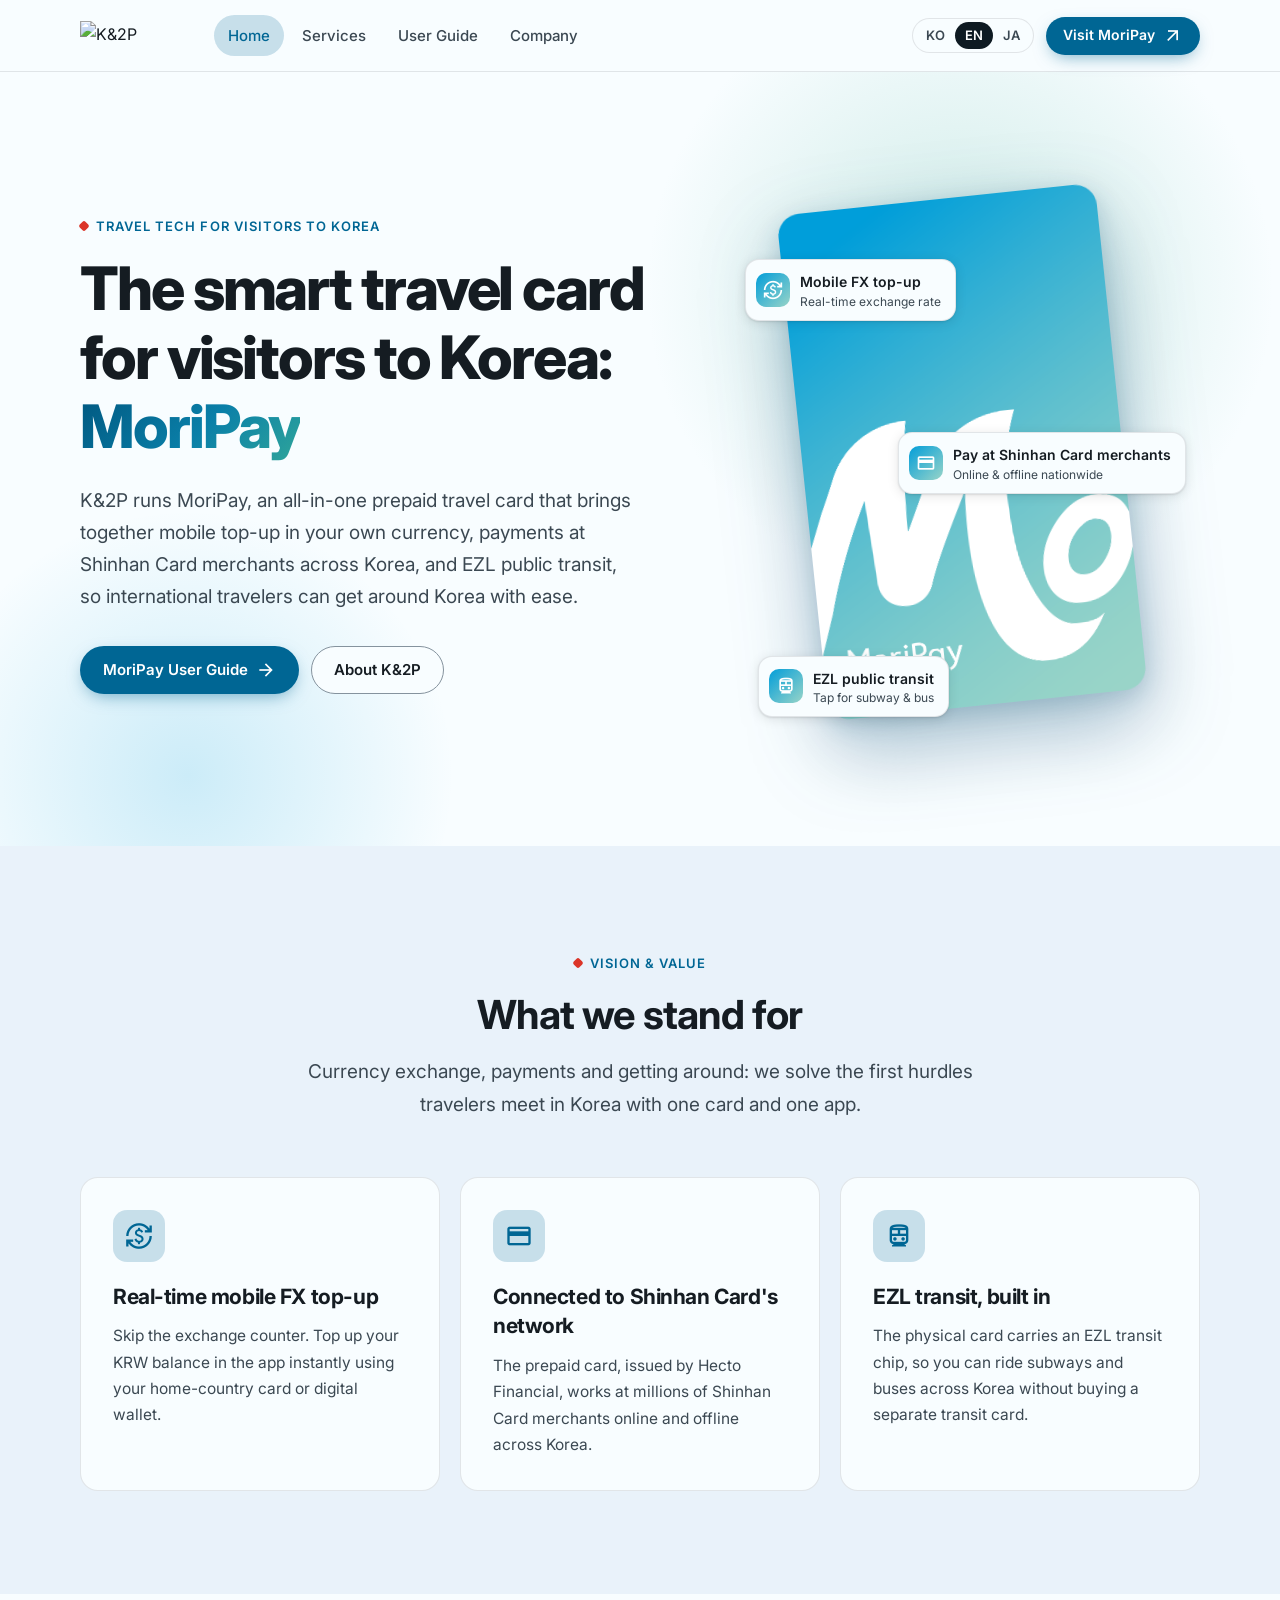
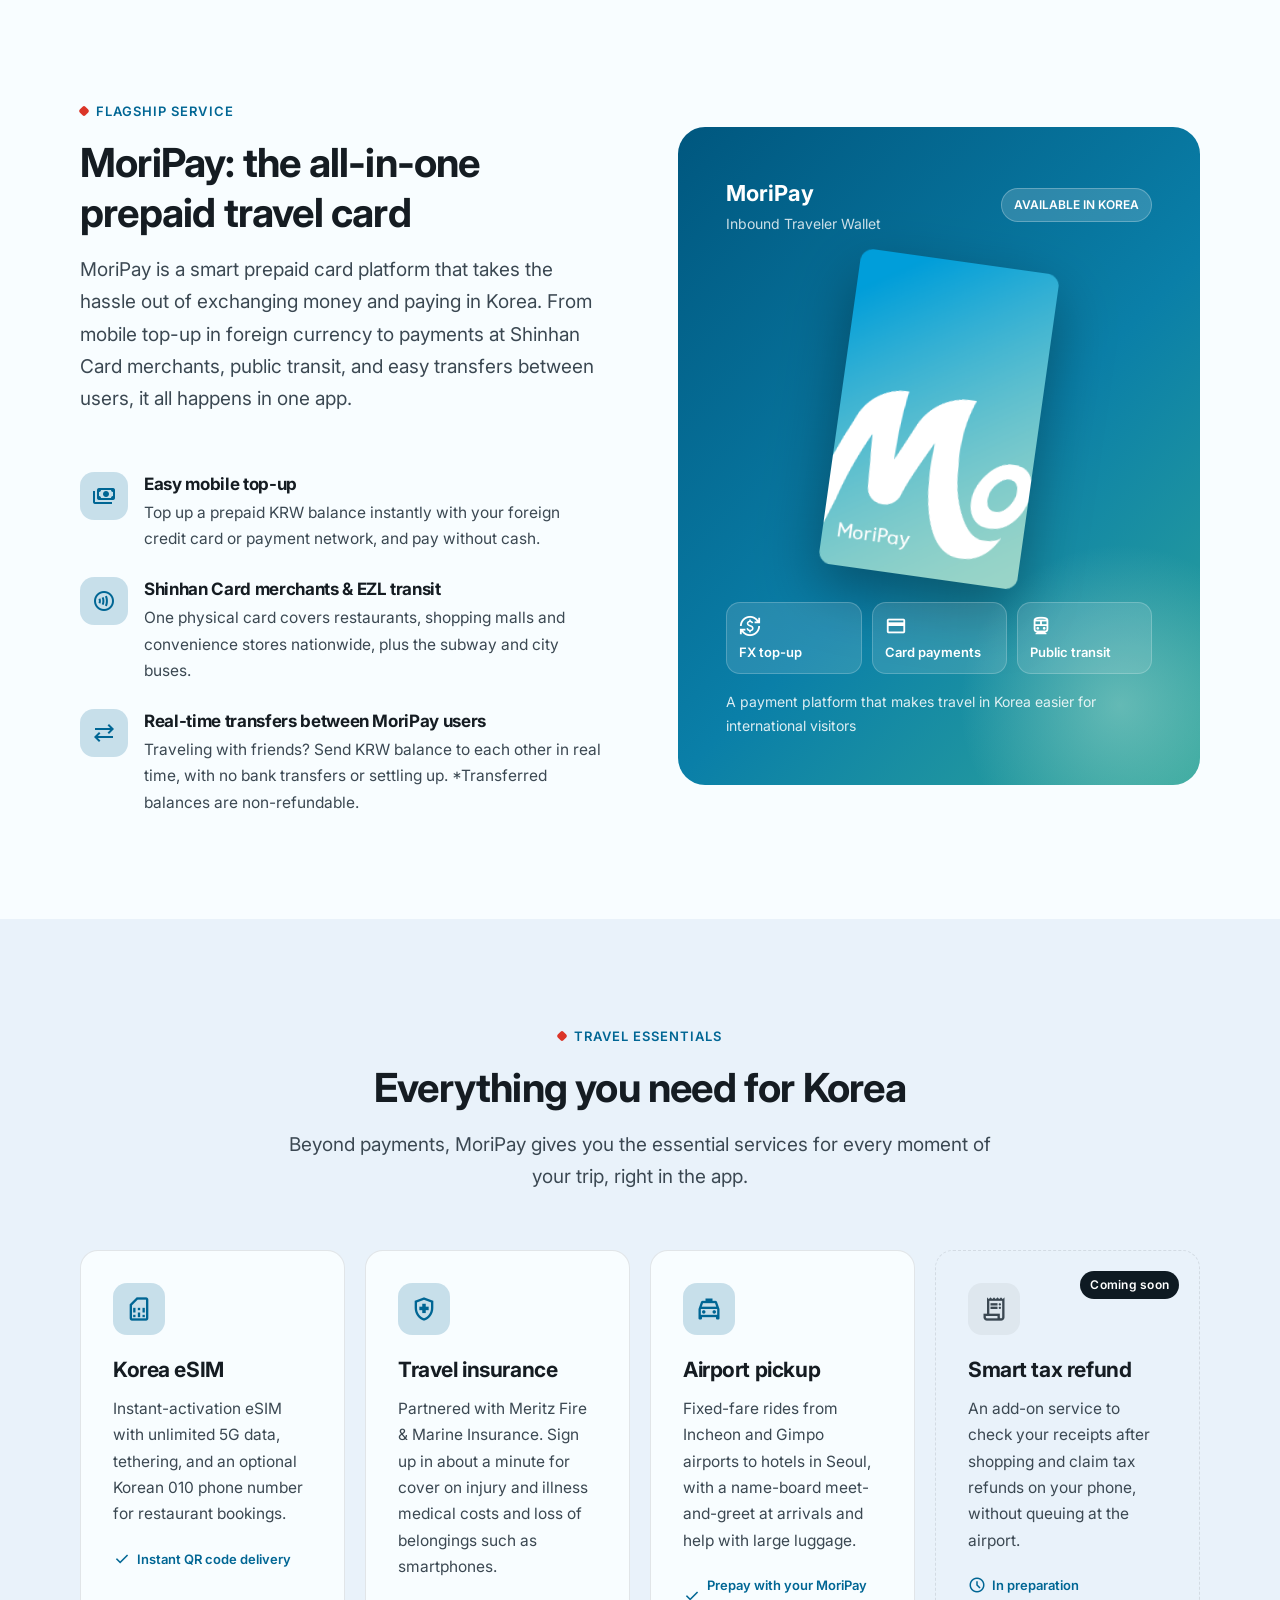
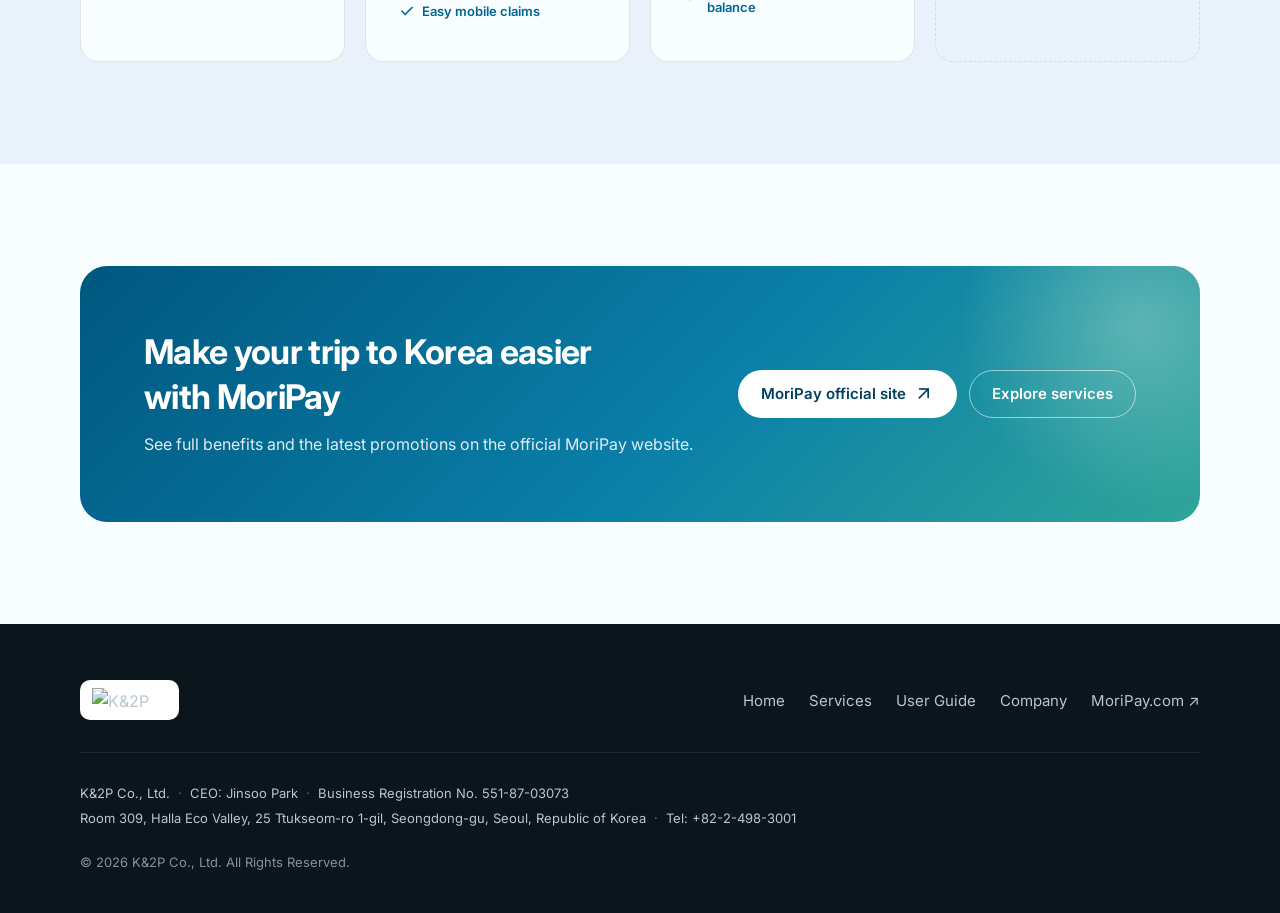
==== commit fe7b050e: "feat: SEO 보강(claude-seo 점검 기준) 및 문구 수정 - 송금: 운영 사이트 문구 유지 + 송금 잔액 환불 불가 주의 문구(홈·회사소개), FAQ 항목 추가 - 이" ====
--- a/en/index.html
+++ b/en/index.html
@@ -12,7 +12,7 @@
   gtag('config', 'G-DRZ7CXSHBG');
 </script>
 <title>K&amp;2P | Travel Tech for International Visitors to Korea</title>
-<meta name="description" content="K&amp;2P operates MoriPay, an all-in-one prepaid travel card for international visitors to Korea that combines mobile top-up in foreign currency, payments at Shinhan Card merchants nationwide, and EZL public transit.">
+<meta name="description" content="K&amp;2P runs MoriPay, an all-in-one prepaid travel card for visitors to Korea: mobile FX top-up, Shinhan Card merchant payments and EZL public transit.">
 <link rel="canonical" href="https://kn2p.co.kr/en/">
 <link rel="alternate" hreflang="ko" href="https://kn2p.co.kr/">
 <link rel="alternate" hreflang="en" href="https://kn2p.co.kr/en/">
@@ -21,10 +21,17 @@
 <meta property="og:type" content="website">
 <meta property="og:site_name" content="K&amp;2P">
 <meta property="og:title" content="K&amp;2P | Travel Tech for International Visitors to Korea">
-<meta property="og:description" content="K&amp;2P operates MoriPay, an all-in-one prepaid travel card for international visitors to Korea that combines mobile top-up in foreign currency, payments at Shinhan Card merchants nationwide, and EZL public transit.">
+<meta property="og:description" content="K&amp;2P runs MoriPay, an all-in-one prepaid travel card for visitors to Korea: mobile FX top-up, Shinhan Card merchant payments and EZL public transit.">
 <meta property="og:url" content="https://kn2p.co.kr/en/">
 <meta property="og:locale" content="en_US">
-<meta property="og:image" content="https://kn2p.co.kr/moripay_card.png">
+<meta property="og:image" content="https://kn2p.co.kr/assets/img/og.png">
+<meta property="og:image:width" content="1200">
+<meta property="og:image:height" content="630">
+<meta name="twitter:card" content="summary_large_image">
+<meta name="twitter:title" content="K&amp;2P | Travel Tech for International Visitors to Korea">
+<meta name="twitter:description" content="K&amp;2P runs MoriPay, an all-in-one prepaid travel card for visitors to Korea: mobile FX top-up, Shinhan Card merchant payments and EZL public transit.">
+<meta name="twitter:image" content="https://kn2p.co.kr/assets/img/og.png">
+<script type="application/ld+json">{"@context": "https://schema.org", "@graph": [{"@type": "Organization", "@id": "https://kn2p.co.kr/#organization", "name": "K&2P Co., Ltd.", "alternateName": ["케이앤투피", "주식회사 케이앤투피", "K&2P", "ケーアンドツーピー"], "url": "https://kn2p.co.kr/", "logo": "https://kn2p.co.kr/logo_horizontal_transparent.png", "telephone": "+82-2-498-3001", "taxID": "551-87-03073", "address": {"@type": "PostalAddress", "streetAddress": "25 Ttukseom-ro 1-gil, Halla Eco Valley 309", "addressLocality": "Seongdong-gu", "addressRegion": "Seoul", "addressCountry": "KR"}, "brand": {"@type": "Brand", "name": "MoriPay", "url": "https://moripay.com"}, "sameAs": ["https://moripay.com"]}, {"@type": "WebSite", "@id": "https://kn2p.co.kr/#website", "url": "https://kn2p.co.kr/", "name": "K&2P", "inLanguage": ["ko", "en", "ja"], "publisher": {"@id": "https://kn2p.co.kr/#organization"}}, {"@type": "WebPage", "@id": "https://kn2p.co.kr/en/#webpage", "url": "https://kn2p.co.kr/en/", "name": "K&2P | Travel Tech for International Visitors to Korea", "description": "K&2P runs MoriPay, an all-in-one prepaid travel card for visitors to Korea: mobile FX top-up, Shinhan Card merchant payments and EZL public transit.", "inLanguage": "en", "isPartOf": {"@id": "https://kn2p.co.kr/#website"}, "about": {"@id": "https://kn2p.co.kr/#organization"}}]}</script>
 <meta name="theme-color" content="#f8fdff">
 <link rel="icon" href="../assets/img/favicon.png" type="image/png">
 <link rel="apple-touch-icon" href="../assets/img/favicon.png">
@@ -81,11 +88,11 @@
   <div class="container split">
     <div>
       <div class="section-head"><span class="eyebrow">Flagship service</span><h2>MoriPay: the all-in-one<br>prepaid travel card</h2><p>MoriPay is a smart prepaid card platform that takes the hassle out of exchanging money and paying in Korea. From mobile top-up in foreign currency to payments at Shinhan Card merchants, public transit, and easy transfers between users, it all happens in one app.</p></div>
-      <ul class="feature-list"><li><span class="fi"><span class="icon" aria-hidden="true">payments</span></span><div><h3>Easy mobile top-up</h3><p>Top up a prepaid KRW balance instantly with your foreign credit card or payment network, and pay without cash.</p></div></li><li><span class="fi"><span class="icon" aria-hidden="true">contactless</span></span><div><h3>Shinhan Card merchants & EZL transit</h3><p>One physical card covers restaurants, shopping malls and convenience stores nationwide, plus the subway and city buses.</p></div></li><li><span class="fi"><span class="icon" aria-hidden="true">sync_alt</span></span><div><h3>Real-time transfers between MoriPay users</h3><p>Traveling with friends? Send KRW balance to each other in real time, with no bank transfers or settling up.</p></div></li></ul>
+      <ul class="feature-list"><li><span class="fi"><span class="icon" aria-hidden="true">payments</span></span><div><h3>Easy mobile top-up</h3><p>Top up a prepaid KRW balance instantly with your foreign credit card or payment network, and pay without cash.</p></div></li><li><span class="fi"><span class="icon" aria-hidden="true">contactless</span></span><div><h3>Shinhan Card merchants & EZL transit</h3><p>One physical card covers restaurants, shopping malls and convenience stores nationwide, plus the subway and city buses.</p></div></li><li><span class="fi"><span class="icon" aria-hidden="true">sync_alt</span></span><div><h3>Real-time transfers between MoriPay users</h3><p>Traveling with friends? Send KRW balance to each other in real time, with no bank transfers or settling up. *Transferred balances are non-refundable.</p></div></li></ul>
     </div>
     <div class="brand-panel">
   <div class="bp-top"><div><div class="bp-title">MoriPay</div><div class="bp-sub">Inbound Traveler Wallet</div></div><span class="pill">AVAILABLE IN KOREA</span></div>
-  <div class="bp-card"><img src="../moripay_card.png" alt="MoriPay card" width="200" height="318" loading="lazy"></div>
+  <div class="bp-card"><img src="../moripay_card.png" alt="MoriPay card" width="200" height="318"></div>
   <div class="bp-tiles"><div class="bp-tile"><span class="icon" aria-hidden="true">currency_exchange</span>FX top-up</div><div class="bp-tile"><span class="icon" aria-hidden="true">credit_card</span>Card payments</div><div class="bp-tile"><span class="icon" aria-hidden="true">directions_subway</span>Public transit</div></div><p class="bp-note">A payment platform that makes travel in Korea easier for international visitors</p>
 </div>
   </div>
